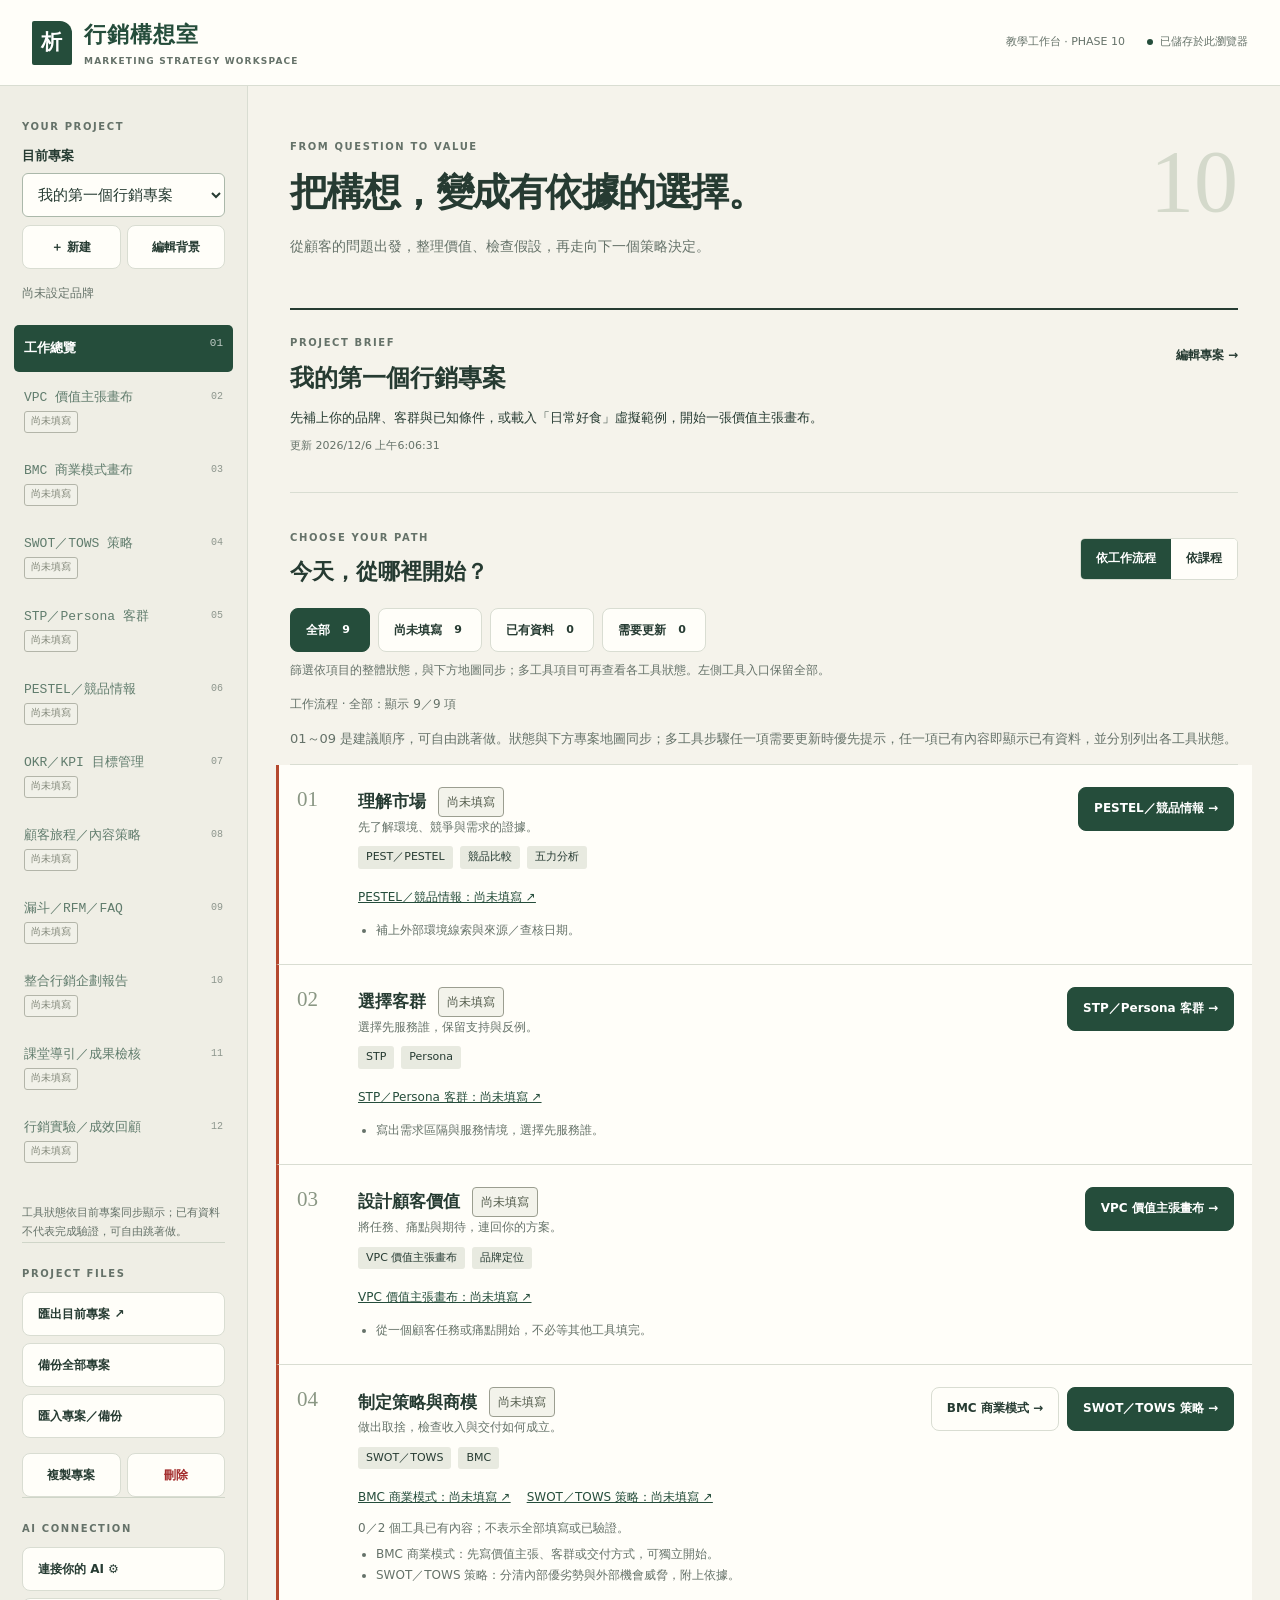
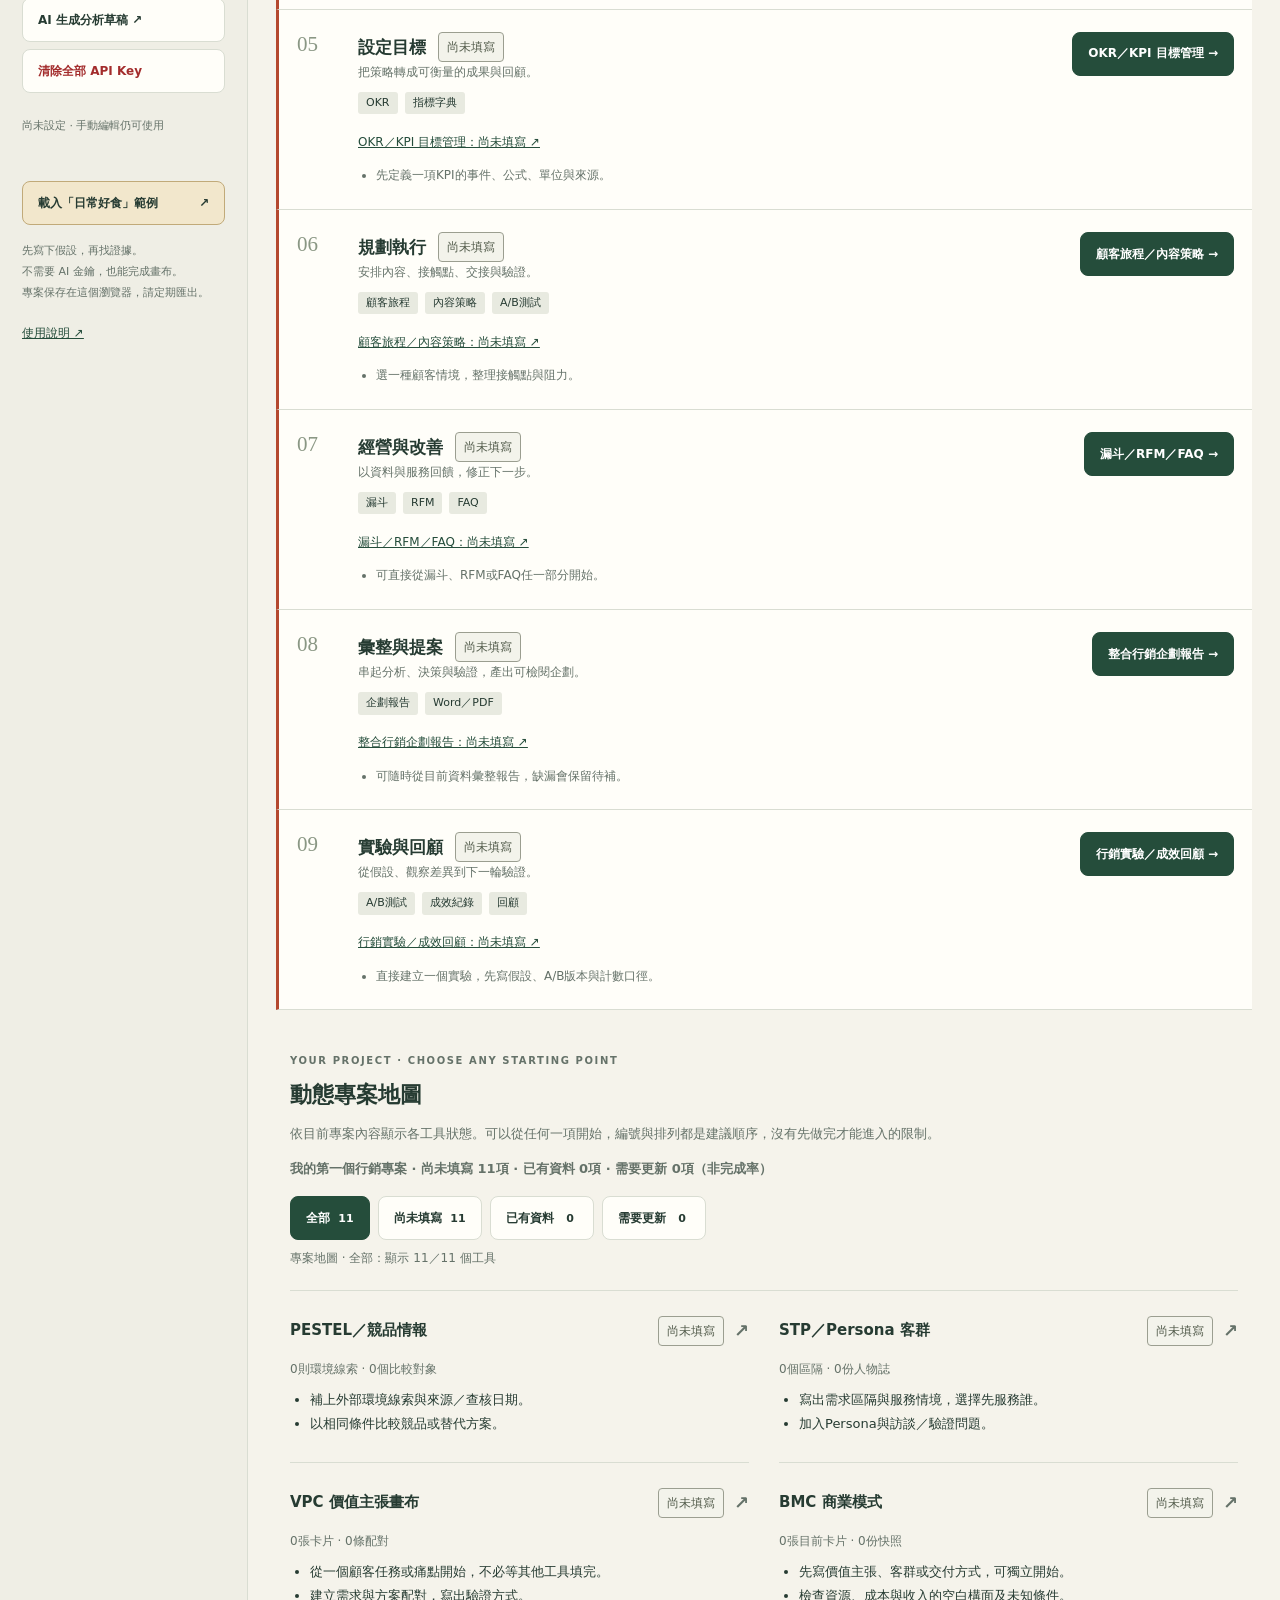
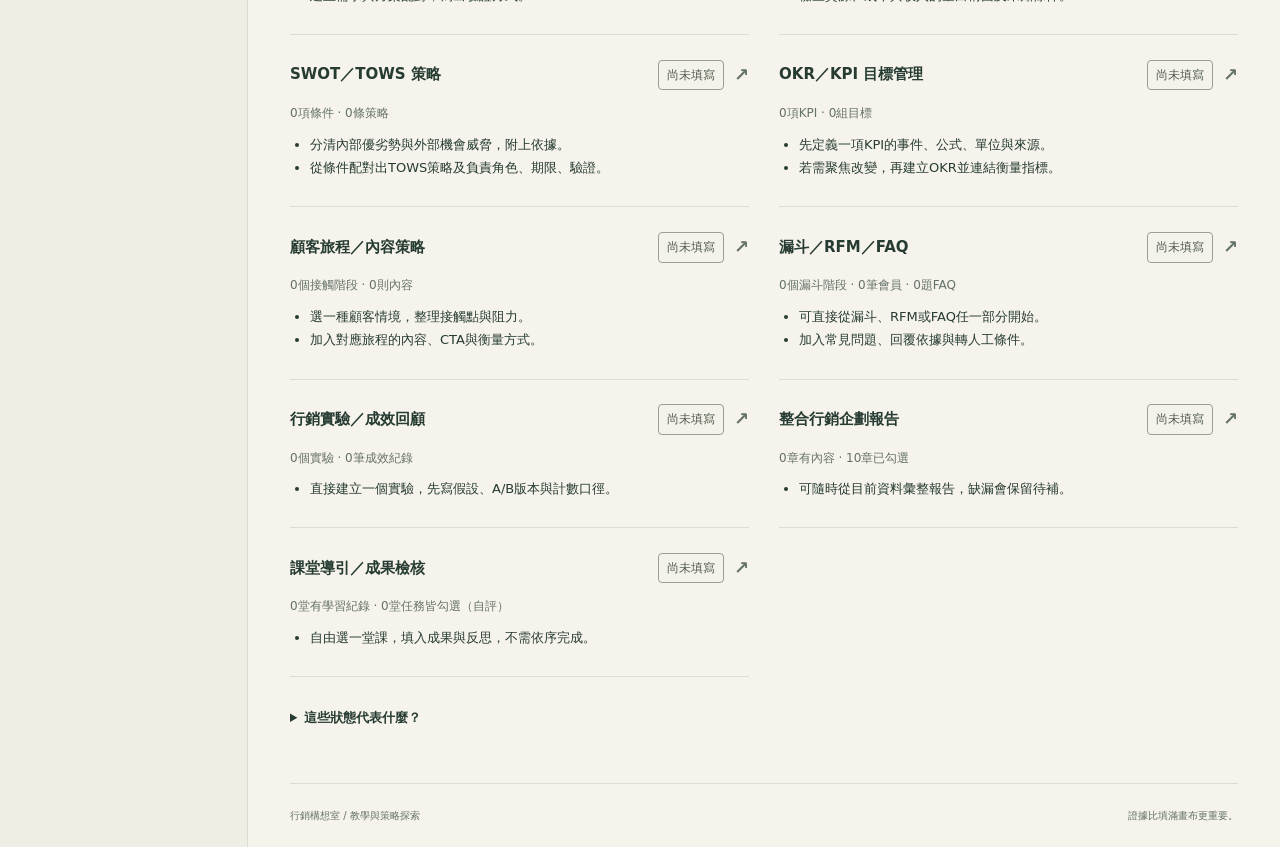
==== assets/index.html @ f90bead7 "Rename index.html to assets/index.html" ====
<!doctype html>
<html lang="zh-Hant"><head><meta charset="utf-8"><meta name="viewport" content="width=device-width,initial-scale=1"><meta name="color-scheme" content="light"><title>行銷構想室｜AI行銷策略工作台</title><link rel="stylesheet" href="assets/style.css"><script defer src="assets/model.js"></script><script defer src="assets/strategy-model.js"></script><script defer src="assets/audience-model.js"></script><script defer src="assets/market-model.js"></script><script defer src="assets/goal-model.js"></script><script defer src="assets/journey-model.js"></script><script defer src="assets/ops-model.js"></script><script defer src="assets/report-model.js"></script><script defer src="assets/learning-model.js"></script><script defer src="assets/experiment-model.js"></script><script defer src="assets/project-map.js"></script><script defer src="assets/app.js"></script><script defer src="assets/ai.js"></script></head>
<body><a class="skip" href="#main">跳到主要內容</a>
<header class="masthead"><a class="brand" href="#home"><span class="brand-icon" aria-hidden="true">析</span><span>行銷構想室<small>MARKETING STRATEGY WORKSPACE</small></span></a><div class="mast-meta"><span class="edition">教學工作台 · PHASE 10</span><span id="save-state" role="status">準備中</span></div></header>
<div id="storage-warning" class="warning" role="alert" hidden></div>
<div class="app-shell"><aside class="rail" aria-label="專案與導覽"><div class="eyebrow">YOUR PROJECT</div><label for="project-select">目前專案</label><select id="project-select"></select><div class="compact-actions"><button id="new-project">＋ 新建</button><button id="edit-project">編輯背景</button></div><div id="project-info" class="project-info"></div>
<nav class="main-nav" aria-label="工作區"><a href="#home" id="home-nav">工作總覽 <span>01</span></a><a href="#vpc" id="vpc-nav"><span class="nav-label">VPC 價值主張畫布</span><span class="nav-number" aria-hidden="true">02</span><span class="nav-state project-map-state" data-nav-status="vpc"></span></a><a href="#bmc" id="bmc-nav"><span class="nav-label">BMC 商業模式畫布</span><span class="nav-number" aria-hidden="true">03</span><span class="nav-state project-map-state" data-nav-status="bmc"></span></a><a href="#swot" id="swot-nav"><span class="nav-label">SWOT／TOWS 策略</span><span class="nav-number" aria-hidden="true">04</span><span class="nav-state project-map-state" data-nav-status="swot"></span></a><a href="#audienceLab" id="audienceLab-nav"><span class="nav-label">STP／Persona 客群</span><span class="nav-number" aria-hidden="true">05</span><span class="nav-state project-map-state" data-nav-status="audienceLab"></span></a><a href="#marketLab" id="marketLab-nav"><span class="nav-label">PESTEL／競品情報</span><span class="nav-number" aria-hidden="true">06</span><span class="nav-state project-map-state" data-nav-status="marketLab"></span></a><a href="#goalLab" id="goalLab-nav"><span class="nav-label">OKR／KPI 目標管理</span><span class="nav-number" aria-hidden="true">07</span><span class="nav-state project-map-state" data-nav-status="goalLab"></span></a><a href="#journeyLab" id="journeyLab-nav"><span class="nav-label">顧客旅程／內容策略</span><span class="nav-number" aria-hidden="true">08</span><span class="nav-state project-map-state" data-nav-status="journeyLab"></span></a><a href="#opsLab" id="opsLab-nav"><span class="nav-label">漏斗／RFM／FAQ</span><span class="nav-number" aria-hidden="true">09</span><span class="nav-state project-map-state" data-nav-status="opsLab"></span></a><a href="#reportLab" id="reportLab-nav"><span class="nav-label">整合行銷企劃報告</span><span class="nav-number" aria-hidden="true">10</span><span class="nav-state project-map-state" data-nav-status="reportLab"></span></a><a href="#learningLab" id="learningLab-nav"><span class="nav-label">課堂導引／成果檢核</span><span class="nav-number" aria-hidden="true">11</span><span class="nav-state project-map-state" data-nav-status="learningLab"></span></a><a href="#experimentLab" id="experimentLab-nav"><span class="nav-label">行銷實驗／成效回顧</span><span class="nav-number" aria-hidden="true">12</span><span class="nav-state project-map-state" data-nav-status="experimentLab"></span></a></nav><p class="nav-status-note">工具狀態依目前專案同步顯示；已有資料不代表完成驗證，可自由跳著做。</p>
<div class="rail-section"><div class="eyebrow">PROJECT FILES</div><button id="export-project" class="wide">匯出目前專案 ↗</button><button id="export-all" class="wide">備份全部專案</button><button id="import-project" class="wide">匯入專案／備份</button><input type="file" id="import-file" accept=".json,application/json" hidden><div class="compact-actions"><button id="duplicate-project">複製專案</button><button id="delete-project" class="danger-text">刪除</button></div></div>
<div class="rail-section"><div class="eyebrow">AI CONNECTION</div><button id="ai-settings" class="wide">連接你的 AI ⚙</button><button id="ai-current" class="wide">AI 生成分析草稿 ↗</button><button id="ai-clear" class="wide danger-text">清除全部 API Key</button><p id="ai-summary" class="rail-note">尚未設定 · 手動編輯仍可使用</p></div><button id="demo-project" class="example-button">載入「日常好食」範例 <span>↗</span></button><p class="rail-note">先寫下假設，再找證據。<br>不需要 AI 金鑰，也能完成畫布。<br>專案保存在這個瀏覽器，請定期匯出。</p><a class="help-link" href="使用說明.md" target="_blank" rel="noopener">使用說明 ↗</a></aside>
<main id="main" tabindex="-1"><section id="home-view"><div class="page-heading"><div><div class="eyebrow">FROM QUESTION TO VALUE</div><h1>把構想，變成有依據的選擇。</h1><p class="lead">從顧客的問題出發，整理價值、檢查假設，再走向下一個策略決定。</p></div><span class="phase-number" aria-hidden="true">10</span></div>
<section class="project-brief"><div><div class="eyebrow">PROJECT BRIEF</div><h2 id="brief-title"></h2><p id="brief-text"></p><p class="project-meta" id="brief-meta"></p></div><button class="text-button" id="brief-edit">編輯專案 →</button></section>
<div class="section-heading"><div><div class="eyebrow">CHOOSE YOUR PATH</div><h2>今天，從哪裡開始？</h2></div><div class="segmented" role="group" aria-label="選擇導覽方式"><button id="by-workflow" aria-pressed="true">依工作流程</button><button id="by-course" aria-pressed="false">依課程</button></div></div>
<div class="status-filter-group" role="group" aria-label="工作流程與課程狀態篩選"><button type="button" data-status-filter="all" aria-pressed="true">全部 <span class="filter-count"></span></button><button type="button" data-status-filter="empty" aria-pressed="false">尚未填寫 <span class="filter-count"></span></button><button type="button" data-status-filter="filled" aria-pressed="false">已有資料 <span class="filter-count"></span></button><button type="button" data-status-filter="stale" aria-pressed="false">需要更新 <span class="filter-count"></span></button></div><p class="status-filter-hint">篩選依項目的整體狀態，與下方地圖同步；多工具項目可再查看各工具狀態。左側工具入口保留全部。</p><p id="navigation-filter-summary" class="filter-summary" role="status" aria-live="polite"></p><div id="navigation-content"></div><div id="navigation-filter-empty" class="filter-empty" hidden><p>此專案目前沒有符合篩選的項目。可切換狀態，或顯示全部自由選擇。</p><button type="button" data-status-filter="all">顯示全部</button></div>
<section class="continuity project-map-section" aria-labelledby="project-map-title"><div class="eyebrow">YOUR PROJECT · CHOOSE ANY STARTING POINT</div><h2 id="project-map-title">動態專案地圖</h2><p>依目前專案內容顯示各工具狀態。可以從任何一項開始，編號與排列都是建議順序，沒有先做完才能進入的限制。</p><p id="project-map-summary" class="project-map-summary" role="status" aria-live="polite"></p><div class="status-filter-group" role="group" aria-label="動態專案地圖狀態篩選"><button type="button" data-status-filter="all" aria-pressed="true">全部 <span class="filter-count"></span></button><button type="button" data-status-filter="empty" aria-pressed="false">尚未填寫 <span class="filter-count"></span></button><button type="button" data-status-filter="filled" aria-pressed="false">已有資料 <span class="filter-count"></span></button><button type="button" data-status-filter="stale" aria-pressed="false">需要更新 <span class="filter-count"></span></button></div><p id="map-filter-summary" class="filter-summary" role="status" aria-live="polite"></p><div id="map-filter-empty" class="filter-empty" hidden><p>此專案目前沒有符合篩選的工具。</p><button type="button" data-status-filter="all">顯示全部工具</button></div><div id="project-map" class="project-map" aria-label="各工具資料狀態與補充建議"></div><details class="map-explanation"><summary>這些狀態代表什麼？</summary><p>「尚未填寫」表示尚未加入內容；預設章節、空白模板、單純開啟頁面不算填寫。「已有資料」表示有內容或自訂設定，並非完成或品質合格。</p><p>「需要更新」會在已彙整報告的來源／設定改變、已保存AI回顧的來源改變，或實驗連結的KPI／漏斗被刪除時顯示。其他工具沒有保存完整來源版本，仍需人工核對前後一致性；資料缺漏會列為建議，不強制鎖住工具。</p><p>地圖只讀取狀態，不會自動填資料、重寫報告或更動自評；虛擬教學範例仍是虛擬資料。</p></details></section>
</section>
<section id="vpc-view" hidden><div class="tool-heading"><div><div class="eyebrow">VALUE PROPOSITION CANVAS</div><h1>VPC 價值主張畫布</h1><p>先理解顧客，再檢查你的方案如何回應需求。每一條配對，都可以是一個待驗證的問題。</p></div><a href="#home" class="button-link">回工作總覽 ↗</a></div><iframe id="vpc-frame" title="VPC 價值主張畫布編輯器" src="tools/vpc.html"></iframe></section>
<section id="bmc-view" hidden><div class="tool-heading"><div><div class="eyebrow">BUSINESS MODEL CANVAS</div><h1>BMC 商業模式畫布</h1><p>把顧客價值、交付方式、資源與收入攤開，檢查整門生意的連動。</p></div><a href="#home" class="button-link">回工作總覽 ↗</a></div><iframe id="bmc-frame" title="BMC 商業模式畫布編輯器" src="tools/bmc.html"></iframe></section>
<section id="swot-view" hidden><div class="tool-heading"><div><div class="eyebrow">FROM EVIDENCE TO CHOICE</div><h1>SWOT／TOWS 策略工作台</h1><p>先區分內外部條件，再配對出有負責角色、期限與驗證方式的策略。</p></div><a href="#home" class="button-link">回工作總覽 ↗</a></div><iframe id="swot-frame" title="SWOT／TOWS 策略工作台編輯器" src="tools/swot.html"></iframe></section>
<section id="audienceLab-view" hidden><div class="tool-heading"><div><div class="eyebrow">SEGMENT · TARGET · POSITION</div><h1>STP／Persona 目標客群工作台</h1><p>從不同需求出發，選擇先服務誰，讓定位與人物誌都有可驗證的依據。</p></div><a href="#home" class="button-link">回工作總覽 ↗</a></div><iframe id="audienceLab-frame" title="STP／Persona 目標客群編輯器" src="tools/audience.html"></iframe></section><section id="marketLab-view" hidden><div class="tool-heading"><div><div class="eyebrow">SIGNALS → COMPARISON → DECISIONS</div><h1>PESTEL／競品市場情報工作台</h1><p>掌握外部變化，對齊比較條件，讓下一個策略決定有據可循。</p></div><a href="#home" class="button-link">回工作總覽 ↗</a></div><iframe id="marketLab-frame" title="PESTEL與競品市場情報編輯器" src="tools/market.html"></iframe></section><section id="goalLab-view" hidden><div class="tool-heading"><div><div class="eyebrow">STRATEGY → OUTCOMES → LEARNING</div><h1>OKR／KPI 目標管理工作台</h1><p>聚焦想改變的成果，定義怎麼衡量，讓每次回顧都有共同依據。</p></div><a href="#home" class="button-link">回工作總覽 ↗</a></div><iframe id="goalLab-frame" title="OKR與KPI目標管理編輯器" src="tools/goals.html"></iframe></section><section id="journeyLab-view" hidden><div class="tool-heading"><div><div class="eyebrow">EXPERIENCE → CONTENT → NEXT STEP</div><h1>顧客旅程／內容策略工作台</h1><p>理解每一個接觸點的問題，讓內容與服務一起回應顧客。</p></div><a href="#home" class="button-link">回工作總覽 ↗</a></div><iframe id="journeyLab-frame" title="顧客旅程與內容策略編輯器" src="tools/journey.html"></iframe></section><section id="opsLab-view" hidden><div class="tool-heading"><div><div class="eyebrow">MEASURE → UNDERSTAND → IMPROVE</div><h1>漏斗／RFM／FAQ 經營與改善工作台</h1><p>從轉換差距、購買行為與重複問題，選擇下一個值得驗證的改善。</p></div><a href="#home" class="button-link">回工作總覽 ↗</a></div><iframe id="opsLab-frame" title="漏斗RFM與FAQ經營改善編輯器" src="tools/ops.html"></iframe></section><section id="reportLab-view" hidden><div class="tool-heading"><div><div class="eyebrow">FROM ANALYSIS TO A REVIEWABLE PLAN</div><h1>整合行銷企劃報告工作台</h1><p>將市場、客群、價值、策略與執行串成一份可檢閱、可編輯的企劃。</p></div><a href="#home" class="button-link">回工作總覽 ↗</a></div><iframe id="reportLab-frame" title="整合行銷企劃報告編輯與預覽" src="tools/report.html"></iframe></section><section id="learningLab-view" hidden><div class="tool-heading"><div><div class="eyebrow">LEARN → PRACTISE → REFLECT</div><h1>課堂導引與成果檢核工作台</h1><p>十堂課，一條學習路徑。把實作、證據與回饋留在同一份專案。</p></div><a href="#home" class="button-link">回工作總覽 ↗</a></div><iframe id="learningLab-frame" title="十堂課學習地圖與成果檢核" src="tools/learning.html"></iframe></section><section id="experimentLab-view" hidden><div class="tool-heading"><div><div class="eyebrow">HYPOTHESIS → OBSERVATION → NEXT EXPERIMENT</div><h1>行銷實驗與成效回顧工作台</h1><p>把策略化為可驗證的問題，留下可核對的觀察與下一步。</p></div><a href="#home" class="button-link">回工作總覽 ↗</a></div><iframe id="experimentLab-frame" title="行銷實驗設計、A/B比較與成效回顧" src="tools/experiments.html"></iframe></section><footer class="app-footer"><span>行銷構想室 / 教學與策略探索</span><span>證據比填滿畫布更重要。</span></footer></main></div>
<dialog id="project-dialog"><form id="project-form"><div class="dialog-heading"><div><div class="eyebrow">PROJECT BRIEF</div><h2 id="project-dialog-title">新建專案</h2></div><button type="button" data-close="project-dialog" aria-label="關閉專案視窗">×</button></div><label for="project-name">專案名稱 <span class="required">必填</span></label><input id="project-name" maxlength="100" required placeholder="例如：日常好食・預訂午餐"><label for="project-brand">品牌／組織</label><input id="project-brand" maxlength="100"><label for="project-audience">優先客群與情境</label><textarea id="project-audience" rows="2" maxlength="1000" placeholder="誰，在什麼時候，需要解決什麼問題？"></textarea><label for="project-background">背景、已知條件與限制</label><textarea id="project-background" rows="5" maxlength="5000"></textarea><label class="checkbox-label"><input type="checkbox" id="project-demo">這是虛擬教學專案</label><p id="project-error" class="error" role="alert"></p><div class="dialog-actions"><button type="button" data-close="project-dialog">取消</button><button type="submit" class="primary">儲存專案</button></div></form></dialog>
<dialog id="confirm-dialog"><form id="confirm-form"><h2 id="confirm-title">確認操作</h2><p id="confirm-text"></p><div class="dialog-actions"><button type="button" data-close="confirm-dialog">取消</button><button type="submit" class="danger">確認刪除</button></div></form></dialog>
<dialog id="ai-settings-dialog"><form id="ai-settings-form"><div class="dialog-heading"><div><div class="eyebrow">YOUR MODEL · YOUR CHOICE</div><h2>連接你的 AI</h2></div><button type="button" data-close="ai-settings-dialog" aria-label="關閉AI設定">×</button></div><p class="muted">所有分析工具共用設定。金鑰只保留於本次頁面記憶體，不寫入瀏覽器儲存、JSON或Markdown。</p><label for="ai-provider">服務</label><select id="ai-provider"><option value="gemini">Google Gemini</option><option value="groq">Groq</option><option value="ollama">Ollama（本機）</option></select><div id="ai-cloud-fields"><label for="ai-key">自己的 API Key</label><input id="ai-key" type="password" autocomplete="off" maxlength="500"><p class="hint"><a id="ai-key-link" href="https://aistudio.google.com/app/apikey" target="_blank" rel="noopener">取得自己的金鑰 ↗</a></p></div><div id="ai-local-fields" hidden><label for="ai-local-url">本機 Ollama 位址</label><input id="ai-local-url" value="http://127.0.0.1:11434"><p class="hint">只接受localhost、127.0.0.1或[::1]。本機連線失敗不會改送雲端；手機的localhost是手機本身。</p></div><button id="ai-load-models" type="button">讀取可用模型</button><label for="ai-model-list">從清單選擇</label><select id="ai-model-list"><option value="">可讀取模型，或直接輸入下方模型ID</option></select><label for="ai-model">文字模型 ID</label><input id="ai-model" maxlength="160" required placeholder="填寫此帳號可用的完整模型ID"><p class="hint">模型可用性、費用與JSON能力依服務及帳號而異。讀取清單只代表可列出，不保證每個模型支援本工具任務。</p><p id="ai-settings-status" class="error" role="status"></p><div class="dialog-actions"><button type="button" data-close="ai-settings-dialog">取消</button><button class="primary" type="submit">套用設定</button></div></form></dialog>
<dialog id="ai-dialog" class="ai-dialog"><div class="dialog-heading"><div><div class="eyebrow">DRAFT → REVIEW → APPLY</div><h2>AI 分析草稿</h2></div><button type="button" data-close="ai-dialog" aria-label="關閉AI草稿">×</button></div><label for="ai-tool">分析工具</label><select id="ai-tool"><option value="vpc">VPC 價值主張畫布</option><option value="bmc">BMC 商業模式畫布</option><option value="swot">SWOT／TOWS 策略</option><option value="audienceLab">STP／Persona 目標客群</option><option value="marketLab">PESTEL／競品市場情報</option><option value="goalLab">OKR／KPI 目標管理</option><option value="journeyLab">顧客旅程／內容策略</option><option value="opsLab">漏斗／RFM／FAQ 經營改善</option><option value="reportLab">整合行銷企劃報告</option><option value="learningLab">課堂導引與成果檢核</option><option value="experimentLab">行銷實驗與成效回顧</option></select><label for="ai-goal">這次希望AI協助什麼？</label><textarea id="ai-goal" maxlength="3000" rows="3" placeholder="例如：依目前資料，找出最值得先驗證的策略，未知不要猜。"></textarea><details><summary>查看將提供給AI的專案內容</summary><pre id="ai-input-preview" class="notes-preview"></pre></details><label class="checkbox-label"><input id="ai-consent" type="checkbox">我確認將上方專案背景及所有工具目前內容送至選定服務</label><p id="ai-destination" class="hint"></p><div class="tool-actions"><button id="ai-generate" class="primary">生成草稿</button><button id="ai-cancel" disabled>取消請求</button></div><p id="ai-status" role="status"></p><div id="ai-result-wrap" hidden><h3>草稿預覽</h3><p class="hint">這是待驗證建議，尚未修改專案。套用會替換所選工具內容；VPC原配對不沿用。先匯出備份或複製專案。</p><pre id="ai-result" class="notes-preview"></pre><details><summary>查看原始JSON</summary><pre id="ai-json" class="notes-preview"></pre></details><button id="ai-apply" class="primary" disabled>確認套用至所選工具</button></div></dialog>
<div id="toast" role="status" aria-live="polite" hidden></div>
</body></html>
---- assets/assets/style.css ----
:root{--paper:#f5f3eb;--surface:#fffef9;--ink:#263b32;--muted:#657269;--line:#d9ddd2;--green:#254d3b;--orange:#b4482e;--pale:#eaf0e5;--gold:#f2e7cc;--danger:#a32c2c;--radius:8px;--shadow:0 16px 60px #263b3220}*{box-sizing:border-box}body{margin:0;background:var(--paper);color:var(--ink);font-family:"Microsoft JhengHei","PingFang TC",system-ui,sans-serif;font-size:15px;line-height:1.7}button,input,textarea,select{font:inherit}button,.button-link{min-height:44px;padding:9px 15px;border:1px solid var(--line);border-radius:var(--radius);background:var(--surface);color:var(--ink);cursor:pointer;text-decoration:none;display:inline-flex;align-items:center;justify-content:center;gap:8px;line-height:1.4;font-weight:600}button:hover,.button-link:hover{background:#e9ede2;border-color:#aab8a5}button:disabled{opacity:.55;cursor:not-allowed}input,textarea,select{width:100%;background:var(--surface);color:var(--ink);border:1px solid #abb8aa;border-radius:6px;padding:11px;min-height:44px}textarea{resize:vertical;line-height:1.6}label{display:block;font-weight:600;font-size:13px;margin:16px 0 6px}h1,h2,h3,p{margin-top:0}h1{font-size:clamp(27px,3vw,42px);line-height:1.4;letter-spacing:-.04em;margin-bottom:16px}h2{font-size:22px;line-height:1.45;margin-bottom:12px}h3{font-size:17px}a{color:var(--green)}[hidden]{display:none!important}:focus-visible{outline:3px solid var(--orange);outline-offset:3px}.primary{background:var(--green);color:white;border-color:var(--green)}.primary:hover{background:#193c2b;color:white}.danger{background:var(--danger);color:white}.danger-text{color:var(--danger)}.eyebrow{font-size:10px;font-weight:700;letter-spacing:.16em;color:var(--muted);margin-bottom:10px}.masthead{height:86px;border-bottom:1px solid var(--line);display:flex;justify-content:space-between;align-items:center;padding:0 32px;background:var(--surface)}.brand{display:flex;align-items:center;gap:12px;text-decoration:none;font-size:22px;font-weight:800;letter-spacing:.04em}.brand-icon{width:40px;height:44px;background:var(--green);color:#fff;border-radius:2px 12px 2px 2px;display:grid;place-items:center;font-size:21px}.brand small{display:block;font-size:9px;letter-spacing:.13em;font-weight:600;color:var(--muted);margin-top:0}.mast-meta{display:flex;align-items:center;gap:22px;font-size:11px;color:var(--muted)}#save-state:before{content:"";display:inline-block;width:6px;height:6px;background:var(--green);border-radius:50%;margin-right:7px}.app-shell{display:grid;grid-template-columns:248px minmax(0,1fr);min-height:calc(100vh - 86px)}.rail{padding:32px 22px;border-right:1px solid var(--line);background:#efeee5}.rail label{margin-top:0}.compact-actions{display:flex;gap:6px;margin-top:8px}.compact-actions button{flex:1;font-size:12px;padding:8px}.project-info{font-size:12px;color:var(--muted);overflow-wrap:anywhere;margin:14px 0 22px}.main-nav{display:grid;gap:6px;margin:18px -8px 28px}.main-nav a{display:flex;justify-content:space-between;text-decoration:none;padding:12px 10px;border-radius:5px;font-size:13px;font-weight:600}.main-nav a span{font:11px monospace;opacity:.7}.main-nav a.active{background:var(--green);color:#fff}.main-nav a:hover{box-shadow:inset 0 0 0 1px #aab8a5}.rail-section{border-top:1px solid #cfd5c8;padding-top:22px}.wide{width:100%;margin-bottom:7px;font-size:12px;justify-content:space-between}.example-button{margin-top:28px;border-color:#c1aa79;background:var(--gold);font-size:12px;width:100%;justify-content:space-between}.rail-note{font-size:11px;line-height:1.9;color:var(--muted);margin:16px 0}.help-link{font-size:12px}main{min-width:0;padding:42px 42px 0;max-width:1700px;width:100%}.page-heading{display:flex;justify-content:space-between;gap:20px;margin:10px 0 35px}.page-heading .lead{max-width:610px;color:var(--muted);font-size:14px}.phase-number{font:88px Georgia,serif;color:#d4d9cb;line-height:1}.project-brief{padding:24px 0 28px;border-top:2px solid var(--ink);border-bottom:1px solid var(--line);display:flex;gap:20px;justify-content:space-between;align-items:flex-start;margin-bottom:36px}.project-brief h2{font-size:24px}.project-brief p{white-space:pre-wrap;overflow-wrap:anywhere;max-width:760px;font-size:13px;margin-bottom:8px}.project-meta{color:var(--muted);font-size:11px!important}.text-button{background:none;border:0;white-space:nowrap;font-size:12px;padding-right:0}.section-heading{display:flex;justify-content:space-between;align-items:center;gap:18px;margin-bottom:20px}.section-heading h2{margin-bottom:0}.segmented{display:flex;border:1px solid var(--line);border-radius:5px;overflow:hidden;background:var(--surface);flex-shrink:0}.segmented button{border:0;border-radius:0;font-size:12px;min-height:40px}.segmented [aria-pressed=true]{background:var(--green);color:#fff}.workflow-list{border-top:1px solid var(--line)}.workflow-row{display:grid;grid-template-columns:45px minmax(0,1fr) auto;gap:16px;padding:20px 4px;border-bottom:1px solid var(--line);align-items:start}.step-no{font:21px Georgia,serif;color:#8a9784}.workflow-row h3{margin-bottom:4px}.workflow-row p{color:var(--muted);font-size:12px;margin:0}.workflow-row.available{background:var(--surface);border-left:3px solid var(--orange);padding:22px 18px;margin:0 -14px}.workflow-row .status-tag{font-size:11px;color:var(--muted);padding-top:6px;white-space:nowrap}.workflow-row .button-link{font-size:12px}.tool-list{display:flex;flex-wrap:wrap;gap:7px;margin-top:9px}.tool-label{font-size:11px;background:#e8eae0;padding:2px 8px;border-radius:3px}.course-list{display:grid;grid-template-columns:1fr 1fr;gap:0 28px}.course-item{border-bottom:1px solid var(--line);padding:17px 0}.course-item h3{margin:4px 0;font-size:15px}.course-item p{font-size:12px;color:var(--muted);margin-bottom:8px}.course-item .button-link{min-height:36px;font-size:12px;padding:7px 10px}.continuity{margin:42px 0}.continuity p{font-size:13px;color:var(--muted);max-width:720px}.flow-strip{display:flex;flex-wrap:wrap;gap:10px;align-items:center;font-size:12px;margin-top:22px}.flow-strip span{padding:9px 13px;border:1px solid var(--line);border-radius:4px}.flow-strip .current{border-color:var(--orange);background:#f7e9de;color:#84321e}.app-footer{display:flex;justify-content:space-between;gap:15px;border-top:1px solid var(--line);padding:23px 0;font-size:10px;color:var(--muted);margin-top:40px}.tool-heading{display:flex;gap:20px;justify-content:space-between;align-items:flex-start}.tool-heading h1{font-size:32px;margin-bottom:8px}.tool-heading p{font-size:13px;color:var(--muted);max-width:650px}.tool-heading .button-link{font-size:12px;white-space:nowrap}iframe{display:block;width:100%;border:0;min-height:600px;margin-top:14px}.warning{padding:12px 24px;background:#f7e7c9;color:#67451d;font-size:13px;border-bottom:1px solid #d1b77a}.required{font-size:11px;color:var(--orange)}dialog{border:1px solid var(--line);border-radius:10px;padding:28px;background:var(--surface);color:var(--ink);width:min(620px,calc(100vw - 24px));max-height:90dvh;overflow:auto;box-shadow:var(--shadow)}dialog::backdrop{background:#162d2380}.dialog-heading{display:flex;justify-content:space-between;align-items:start;gap:15px;margin-bottom:8px}.dialog-heading h2{margin:0}.dialog-heading button{font-size:24px;min-width:44px;padding:0}.dialog-actions{display:flex;justify-content:flex-end;gap:10px;margin-top:20px}.checkbox-label{display:flex;gap:10px;align-items:center}.checkbox-label input{width:19px;height:19px;min-height:0}.error{color:var(--danger);font-size:13px;min-height:1em;margin:10px 0 0}#toast{position:fixed;bottom:22px;right:22px;z-index:30;padding:13px 20px;border-radius:6px;background:var(--ink);color:white;max-width:min(500px,calc(100vw - 32px));font-size:13px;box-shadow:var(--shadow)}.skip{position:absolute;top:-100px;left:10px;z-index:50}.skip:focus{top:10px;background:white;padding:10px}.empty-state{padding:24px;border:1px dashed #a6b49d;border-radius:5px;color:var(--muted);font-size:13px}.muted{color:var(--muted)}
/* VPC uses the same tokens and keeps its interaction surface independent. */
.tool-body{background:var(--paper);padding:0}.tool-root{padding-bottom:20px}.vpc-summary{display:flex;justify-content:space-between;gap:15px;flex-wrap:wrap;background:var(--surface);border:1px solid var(--line);padding:14px 18px;margin-bottom:18px;border-radius:6px}.vpc-summary p{margin:0;font-size:13px}.vpc-summary strong{font-size:19px;color:var(--orange);margin-right:5px}.tool-actions{display:flex;gap:7px;flex-wrap:wrap;margin-bottom:15px}.tool-actions button{font-size:12px}.case-label{font-size:12px;color:#765426;background:var(--gold);padding:9px 13px;margin-bottom:16px;border-left:3px solid #b28a42}.canvas-halves{display:grid;grid-template-columns:1fr 1fr;gap:20px}.half-header{display:flex;justify-content:space-between;align-items:end;border-bottom:2px solid var(--green);padding:9px 0 12px;margin-bottom:12px}.half-header h2{font-size:21px;margin:0}.half-header span{font-size:10px;color:var(--muted);letter-spacing:.08em}.half.solution .half-header{border-color:var(--orange)}.canvas-block{border:1px solid var(--line);background:var(--surface);padding:17px;margin-bottom:12px;border-radius:5px}.block-heading{display:flex;justify-content:space-between;gap:8px;align-items:center}.block-heading h3{margin:0;font-size:16px}.block-heading .add-card{padding:3px 10px;min-width:44px;min-height:36px;font-size:19px}.block-help{font-size:11px;color:var(--muted);margin:6px 0 13px}.note-card{display:block;width:100%;text-align:left;justify-content:normal;flex-direction:column;align-items:stretch;border:0;border-left:2px solid #9ba78e;border-radius:0;background:#f1f3ea;padding:12px 13px;margin-top:8px;font-weight:400;overflow-wrap:anywhere;gap:6px}.solution .note-card{background:#f8f0e5;border-left-color:#bb9171}.note-card:hover{background:#e4eada}.note-title{font-size:13px;line-height:1.7}.note-meta{display:flex;gap:9px;flex-wrap:wrap;font-size:10px;color:#53614e}.state-evidence{color:#205d3c;font-weight:700}.state-unknown{color:#8d361c}.card-placeholder{font-size:12px;color:var(--muted);padding:8px 0}.fit-section{margin-top:24px;border-top:2px solid var(--ink);padding-top:22px}.fit-heading{display:flex;justify-content:space-between;gap:12px;align-items:start}.fit-heading h2{font-size:22px;margin-bottom:6px}.fit-heading p{font-size:12px;color:var(--muted)}.fit-list{margin-top:16px}.fit-row{width:100%;display:grid;grid-template-columns:minmax(0,1fr) 24px minmax(0,1fr) auto;gap:12px;text-align:left;background:var(--surface);padding:16px;border-radius:4px;margin-bottom:8px;font-size:12px;font-weight:400;overflow-wrap:anywhere}.fit-row .arrow{color:var(--orange);font-size:18px;align-self:center}.fit-row small{display:block;color:var(--muted);font-size:10px;margin-bottom:4px}.fit-state{font-size:10px;white-space:nowrap;align-self:center}.fit-note{grid-column:1/-1;color:var(--muted);border-top:1px solid var(--line);padding-top:9px;font-size:11px}.reflection{margin-top:26px}.reflection label{font-size:15px}.reflection p{font-size:12px;color:var(--muted)}.reflection textarea{font-size:13px}.dialog-field-row{display:grid;grid-template-columns:1fr 1fr;gap:16px}.teaching-details{font-size:12px;border-bottom:1px solid var(--line);padding-bottom:16px;margin-bottom:18px}.teaching-details summary{cursor:pointer;font-weight:600;min-height:35px;padding:5px 0}.teaching-details ol{padding-left:22px;color:var(--muted)}.editor-actions{display:flex;justify-content:space-between;gap:12px;margin-top:22px}.editor-actions>div{display:flex;gap:8px}.notes-preview{max-height:52vh;white-space:pre-wrap;font-size:12px;background:var(--paper);padding:18px;border:1px solid var(--line);overflow:auto;overflow-wrap:anywhere}.preview-actions{display:flex;flex-wrap:wrap;gap:8px;margin-top:15px}.unsaved-note{font-size:11px;color:var(--orange);min-height:1.4em}.print-title{display:none}
@media(min-width:1500px){main{padding:48px 64px 0}.app-shell{grid-template-columns:270px minmax(0,1fr)}}
@media(max-width:1000px){main{padding:30px 24px 0}.app-shell{grid-template-columns:215px minmax(0,1fr)}.rail{padding:26px 16px}.canvas-halves{gap:12px}.canvas-block{padding:12px}.phase-number{font-size:64px}.edition{display:none}.tool-heading{display:block}.tool-heading .button-link{margin-bottom:8px}}
@media(max-width:700px){.masthead{height:74px;padding:0 17px}.brand{font-size:18px;gap:9px}.brand small{font-size:7px}.brand-icon{width:33px;height:38px}.mast-meta{font-size:10px;max-width:110px;line-height:1.5}.app-shell{display:block}.rail{border-right:0;border-bottom:1px solid var(--line);padding:17px}.rail>.eyebrow,.rail>label,.project-info,.rail-note,.help-link{display:none}.rail select{font-size:14px}.compact-actions{margin-top:8px}.main-nav{display:flex;gap:8px;margin:16px 0 0}.main-nav a{flex:1;font-size:12px;padding:11px 9px;gap:5px}.main-nav a span{display:none}.rail-section{display:flex;flex-wrap:wrap;gap:7px;padding-top:13px;margin-top:14px}.rail-section .eyebrow{display:none}.rail-section .wide{width:auto;flex:1;font-size:11px;margin:0;padding:9px 8px}.rail-section .compact-actions{width:100%;margin:0}.example-button{margin-top:12px;min-height:44px}main{padding:28px 17px 0}.page-heading{margin:0 0 24px;gap:0}.page-heading h1{font-size:27px;max-width:340px}.phase-number{display:none}.project-brief{padding:19px 0;display:block;margin-bottom:26px}.project-brief h2{font-size:22px}.project-brief .text-button{padding-left:0;margin-top:8px}.section-heading{display:block}.segmented{width:max-content;margin-top:16px}.workflow-row{grid-template-columns:28px minmax(0,1fr);gap:12px;padding:17px 0}.workflow-row.available{margin:0 -5px;padding:18px 10px}.workflow-row>.status-tag,.workflow-row>.button-link{grid-column:2;justify-self:start}.workflow-row h3{font-size:16px}.course-list{grid-template-columns:1fr}.continuity{margin:30px 0}.continuity h2{font-size:21px}.flow-strip{gap:6px;font-size:11px}.flow-strip span{padding:8px}.app-footer{display:block;margin-top:30px}.app-footer span{display:block}.tool-heading h1{font-size:27px}.canvas-halves{grid-template-columns:1fr}.half.solution{margin-top:10px}.canvas-block{padding:16px}.canvas-block .add-card{min-height:44px}.tool-actions{gap:7px}.tool-actions button{flex:1;font-size:12px}.fit-row{grid-template-columns:minmax(0,1fr) 20px minmax(0,1fr);padding:13px;gap:9px}.fit-state{grid-column:1/-1;justify-self:start}.vpc-summary{padding:12px;gap:10px}.vpc-summary p{font-size:12px}.vpc-summary strong{font-size:16px}.dialog-field-row{grid-template-columns:1fr;gap:0}dialog{padding:21px 18px}.dialog-actions button{flex:1}#toast{bottom:14px;right:14px}.editor-actions{flex-wrap:wrap}.editor-actions>div{margin-left:auto}}
.fit-heading>button{flex-shrink:0;white-space:nowrap}
.row-links{display:flex;gap:8px;flex-wrap:wrap}.row-links .button-link{font-size:12px}.inline-controls{display:flex;gap:10px;align-items:center;flex-wrap:wrap;margin:16px 0}.inline-controls label{margin:0}.inline-controls select{width:auto;max-width:100%}.hint{font-size:12px;color:var(--muted)}.ai-dialog{width:min(850px,calc(100vw - 24px))}.ai-dialog details{margin:15px 0}.ai-dialog summary{cursor:pointer;font-size:13px}.ai-dialog .notes-preview{max-height:40vh}.ai-dialog .checkbox-label{align-items:flex-start}.ai-dialog .checkbox-label input{flex-shrink:0;margin-top:4px}#ai-status{font-size:13px;color:var(--green);white-space:pre-wrap}#strategy-grid .canvas-block{margin:0}.swot-grid{display:grid;grid-template-columns:1fr 1fr;gap:16px}.swot-grid .strategy-block:nth-child(3),.swot-grid .strategy-block:nth-child(4){border-top:3px solid var(--orange)}.swot-grid .strategy-block:nth-child(1),.swot-grid .strategy-block:nth-child(2){border-top:3px solid var(--green)}.bmc-grid{display:grid;grid-template-columns:repeat(5,minmax(0,1fr));grid-template-areas:"kp ka vp cr cs" "kp kr vp ch cs" "cost cost cost rev rev";gap:9px;align-items:stretch}.bmc-grid .strategy-block{grid-area:var(--area);padding:13px;min-width:0}.bmc-grid .strategy-block[style*="vp"]{background:#f7eddf;border-color:#c69b7e}.bmc-grid .block-heading{align-items:start}.bmc-grid .block-heading h3{font-size:14px}.block-number{display:block;font:11px monospace;color:var(--orange);margin-bottom:7px}.bmc-grid .note-card{padding:9px;font-size:12px}.bmc-grid .note-title{font-size:12px}.tows-row{display:grid;grid-template-columns:42px minmax(0,1fr) auto;gap:15px;width:100%;margin:10px 0;padding:18px;text-align:left;font-weight:400;background:var(--surface);overflow-wrap:anywhere}.tows-row strong{font-size:14px}.tows-row small{display:block;font-size:11px;color:var(--muted);margin-top:7px}.tows-type{font:21px Georgia,serif;color:var(--orange)}.main-nav{gap:4px}
@media(max-width:1100px){.bmc-grid{grid-template-columns:repeat(3,minmax(0,1fr));grid-template-areas:"cs vp ch" "cr ka kp" "kr cost rev"}.bmc-grid .block-heading h3{font-size:15px}}
@media(max-width:700px){.main-nav{display:grid;grid-template-columns:1fr 1fr}.main-nav a{min-height:44px}.rail-section:has(#ai-settings){display:grid;grid-template-columns:1fr 1fr}.rail-section #ai-clear{grid-column:1/-1}.inline-controls{align-items:stretch}.inline-controls select{width:100%;flex-basis:100%}.inline-controls button{flex:1;font-size:12px}.swot-grid{grid-template-columns:1fr}.bmc-grid{display:flex;flex-direction:column;gap:12px}.bmc-grid .strategy-block{padding:17px}.bmc-grid .note-title{font-size:13px}.tows-row{grid-template-columns:32px minmax(0,1fr);gap:9px}.tows-row>.fit-state{grid-column:2}.workflow-row>.row-links{grid-column:2}.ai-dialog{padding:20px 16px}.ai-dialog .checkbox-label{font-size:12px}}
@media print{.inline-controls,.tows-row button{display:none!important}.bmc-grid{grid-template-columns:repeat(3,minmax(0,1fr));grid-template-areas:"cs vp ch" "cr ka kp" "kr cost rev"}.tows-row{break-inside:avoid}}
@media(prefers-reduced-motion:reduce){*{scroll-behavior:auto!important;transition:none!important}}
@media print{body{background:white}.masthead,.rail,.tool-heading,.tool-actions,.teaching-details,.app-footer,.reflection textarea,.add-card,.fit-heading button,.warning,#toast{display:none!important}.app-shell{display:block}main{padding:0;max-width:none}#home-view{display:none!important}#vpc-view{display:block!important}iframe{margin:0}dialog{display:none}.tool-body{padding:0}.print-title{display:block;margin-bottom:18px}.canvas-halves{grid-template-columns:1fr 1fr}.canvas-block,.fit-row{break-inside:avoid}.note-card{border:1px solid #ccc;background:white}.case-label{background:white}.reflection{break-inside:avoid}}

.tows-type{white-space:nowrap}
@media(max-width:700px){.tows-row{grid-template-columns:42px minmax(0,1fr)}}
/* Phase 03: comparison rows and editorial persona sheets */
.audience-section{margin-top:42px;border-top:1px solid var(--ink,#234b3c);padding-top:26px}.segment-row{display:grid;grid-template-columns:minmax(130px,1fr) minmax(180px,2fr) auto auto;gap:20px;align-items:center;padding:24px 0;border-bottom:1px solid #d6dbce}.segment-row h3{margin:8px 0}.segment-row p{margin:0 0 8px}.segment-row small{display:block;color:#65786a}.score-strip{display:flex;gap:14px;text-align:center}.score-strip span{font-size:12px;white-space:nowrap;color:#65786a}.score-strip strong{display:block;font-family:Georgia,serif;font-size:27px;color:#ad5d28;font-weight:400}.position-grid{display:grid;grid-template-columns:1fr 1fr;gap:24px;background:#eeeede;padding:28px;border-left:3px solid #ae8844}.position-grid dt,.persona-sheet dt{color:#6a796a;font-size:12px;margin-bottom:6px}.position-grid dd,.persona-sheet dd{margin:0;white-space:pre-wrap;overflow-wrap:anywhere;line-height:1.8}.persona-grid{display:grid;grid-template-columns:1fr 1fr;gap:24px}.persona-sheet{border-top:4px solid #234b3c;background:#fffef9;padding:26px}.persona-sheet h3{font-size:24px;margin:14px 0 8px}.persona-segment{border-bottom:1px solid #d6dbce;padding-bottom:18px;color:#a75a2b}.persona-sheet dl>div{margin-bottom:20px}.segment-row>*{min-width:0}.segment-row h3,.segment-row p,.segment-row small{overflow-wrap:anywhere}.audience-section .fit-heading{gap:14px}.audience-section button{flex-shrink:0}
@media(max-width:1050px){.segment-row{grid-template-columns:1fr 2fr}.segment-row>button{justify-self:start}.persona-grid{grid-template-columns:1fr}}
@media(max-width:700px){.segment-row{grid-template-columns:1fr;gap:16px}.score-strip{justify-content:flex-start;gap:30px}.position-grid{grid-template-columns:1fr;padding:20px}.persona-sheet{padding:20px}.audience-section .fit-heading{align-items:flex-start;flex-direction:column}}
@media print{.segment-row button,.persona-sheet button{display:none}.persona-sheet,.segment-row{break-inside:avoid}.persona-grid{display:block}.audience-section{margin-top:20px}}
@media(min-width:1051px){.persona-sheet:only-child{grid-column:1/-1}.persona-sheet:only-child dl{display:grid;grid-template-columns:1fr 1fr;column-gap:40px}.persona-sheet:only-child dl>div{padding-bottom:12px;border-bottom:1px solid #e2e4d8}}
@media print{.persona-sheet:only-child dl{display:block}}
/* Phase 04: evidence-led market dossier */
.market-section{margin-top:36px;padding-top:24px;border-top:1px solid #aebca9}.pestel-grid{display:grid;grid-template-columns:repeat(3,minmax(0,1fr));gap:18px}.market-block{min-width:0}.market-signal{display:block;text-align:left;width:100%;border:0;border-left:3px solid #b18b46;background:#eff0e7;padding:14px;margin-top:14px;overflow-wrap:anywhere}.market-signal strong,.market-signal span,.market-signal small{display:block;white-space:pre-wrap}.market-signal strong{font-size:14px;line-height:1.7;font-weight:600}.market-signal span{font-size:13px;line-height:1.8;margin-top:10px}.market-signal small{font-size:11px;color:#65796a;line-height:1.7;margin-top:8px}.market-filters{display:flex;align-items:center;flex-wrap:wrap;gap:22px;margin:20px 0}.market-filters>div{min-width:200px}.market-filters label{margin-top:0}.market-filters select{margin-bottom:0}.market-filters>span{font-size:12px;color:#65796a}.market-table-wrap{width:100%;max-width:100%;overflow:auto;border-top:3px solid #234b3c;background:#fffef9}.market-table{width:100%;border-collapse:collapse;table-layout:fixed;font-size:13px}.market-table th,.market-table td{padding:18px;vertical-align:top;text-align:left;border-bottom:1px solid #d6dbce;border-right:1px solid #e6e7dd;white-space:pre-wrap;overflow-wrap:anywhere;line-height:1.85}.market-table th:first-child{width:170px;background:#eeefe4;font-weight:400}.market-table thead th{background:#f5f5ed}.market-table thead strong{display:block;margin:10px 0;font-size:16px}.market-table thead small{display:block;color:#65796a;margin-bottom:14px;font-weight:400}.market-table .eyebrow{display:block}.competitor-mobile{display:none}.competitor-sheet{border-top:3px solid #234b3c;background:#fffef9;padding:22px;margin:20px 0}.competitor-sheet h3{font-size:22px;overflow-wrap:anywhere}.competitor-sheet dl>div{border-bottom:1px solid #e2e4d8;padding:12px 0}.competitor-sheet dt{font-size:12px;color:#65796a;margin-bottom:7px}.competitor-sheet dd{margin:0;line-height:1.8;white-space:pre-wrap;overflow-wrap:anywhere}.sr-only{position:absolute;width:1px;height:1px;overflow:hidden;clip-path:inset(50%);white-space:nowrap}.market-section .fit-heading{gap:14px}.market-section .position-grid{margin-bottom:0}
@media(max-width:1100px){.pestel-grid{grid-template-columns:repeat(2,minmax(0,1fr))}}
@media(max-width:900px){.comparison-desktop{display:none}.competitor-mobile{display:block}}
@media(max-width:700px){.pestel-grid{grid-template-columns:1fr}.market-section .fit-heading{align-items:flex-start;flex-direction:column}.market-filters{align-items:flex-start;flex-direction:column;gap:14px}.market-filters>div{width:100%}.market-section{margin-top:28px}.market-signal{padding:16px}}
@media print{.comparison-desktop,.market-filters{display:none}.competitor-mobile{display:block}.market-signal{break-inside:avoid}.competitor-sheet{break-inside:avoid}.competitor-sheet button{display:none}.pestel-grid{grid-template-columns:1fr 1fr}}
/* Phase 05: outcome ledger, shared metrics, preserved check-ins */
.goal-section{margin-top:36px;padding-top:24px;border-top:1px solid #aebca9}.goal-section .fit-heading{gap:16px}.objective-sheet{display:grid;grid-template-columns:minmax(200px,1fr) minmax(0,2fr);border-top:3px solid #234b3c;background:#fffef9;margin:24px 0}.objective-intro{padding:26px;background:#eeefe4;min-width:0}.objective-intro h3{font-size:23px;line-height:1.7;margin:12px 0;overflow-wrap:anywhere}.objective-intro p{font-size:13px;line-height:1.9;white-space:pre-wrap;overflow-wrap:anywhere}.kr-list{padding:0 26px;min-width:0}.kr-row{padding:26px 0;border-bottom:1px solid #d6dbce}.kr-row:last-child{border-bottom:0}.kr-row h4{font-size:18px;line-height:1.7;margin:10px 0;overflow-wrap:anywhere}.kr-row p{font-size:13px;line-height:1.8}.kr-row small{display:block;font-size:11px;color:#65796a;line-height:1.8;overflow-wrap:anywhere}.kr-actions{display:flex;gap:10px;flex-wrap:wrap;margin-top:14px}.metric-values{font-variant-numeric:tabular-nums;color:#9e592c}.goal-progress-label{display:flex;justify-content:space-between;align-items:center;font-size:12px;margin:16px 0 4px}.goal-progress-label strong{font-family:Georgia,serif;font-size:24px;font-weight:400;color:#a65c2e}.kr-row progress{display:block;width:100%;height:9px;border:0;accent-color:#234b3c;margin:0 0 14px}.kr-row progress::-webkit-progress-bar{background:#e2e5d9;border-radius:5px}.kr-row progress::-webkit-progress-value{background:#234b3c;border-radius:5px}.kpi-grid{display:grid;grid-template-columns:repeat(2,minmax(0,1fr));gap:22px}.kpi-sheet{padding:24px;background:#fffef9;border-top:3px solid #b18b46;min-width:0}.kpi-sheet h3{font-size:21px;margin:14px 0;overflow-wrap:anywhere}.kpi-sheet p{font-size:13px;line-height:1.9;white-space:pre-wrap;overflow-wrap:anywhere}.kpi-values{display:grid;grid-template-columns:repeat(3,minmax(0,1fr));border-top:1px solid #d6dbce;border-bottom:1px solid #d6dbce;padding:18px 0;gap:12px}.kpi-values small,.kpi-values strong,.kpi-values span{display:block;overflow-wrap:anywhere}.kpi-values small,.kpi-values span{font-size:11px;color:#65796a}.kpi-values strong{font-size:28px;font-family:Georgia,serif;font-weight:400;margin:8px 0;color:#a65c2e}.kpi-sheet details{margin:18px 0}.kpi-sheet dl>div{margin:14px 0}.kpi-sheet dt{font-size:12px;color:#65796a}.kpi-sheet dd{margin:6px 0 0;line-height:1.8;white-space:pre-wrap;overflow-wrap:anywhere}.review-row{display:grid;grid-template-columns:140px minmax(0,1fr) auto;gap:22px;align-items:start;border-bottom:1px solid #d6dbce;padding:24px 0}.review-date{font-family:Georgia,serif;color:#a65c2e;font-size:18px;overflow-wrap:anywhere}.review-row h3{font-size:17px;line-height:1.8;margin:0 0 10px;overflow-wrap:anywhere}.review-row p{font-size:13px;line-height:1.9;white-space:pre-wrap;overflow-wrap:anywhere}.review-row small{color:#65796a}.goal-number-fields{display:grid;grid-template-columns:repeat(3,minmax(0,1fr));gap:12px}.goal-number-fields input{min-width:0}
@media(max-width:1050px){.objective-sheet{grid-template-columns:1fr}.objective-intro{padding:22px}.kpi-grid{grid-template-columns:1fr}.review-row{grid-template-columns:110px minmax(0,1fr)}.review-row>button{grid-column:2;justify-self:start}}
@media(max-width:700px){.goal-section .fit-heading{flex-direction:column;align-items:flex-start}.kr-list{padding:0 20px}.objective-intro{padding:20px}.kpi-sheet{padding:20px}.review-row{grid-template-columns:1fr;gap:12px}.review-row>button{grid-column:auto}.goal-number-fields{grid-template-columns:1fr}.kr-row h4{font-size:17px}.kpi-values strong{font-size:26px}}
@media print{.objective-sheet{display:block}.objective-intro{break-after:avoid}.kr-row,.kpi-sheet,.review-row{break-inside:avoid}.kr-actions,.objective-intro button,.kpi-sheet>button,.review-row>button{display:none}.kpi-grid{display:block}.kpi-sheet{margin-bottom:16px}.goal-section{margin-top:20px}}
/* Phase 06: the customer path connects experience and editorial work. */
.journey-section{margin-top:36px;padding-top:24px;border-top:1px solid #aebca9}.journey-section .fit-heading{gap:16px}.journey-brief-details{padding:18px 22px;background:#eeefe4;border-left:3px solid #b18b46}.journey-brief-grid{display:grid;grid-template-columns:1fr 1fr;gap:22px;margin-top:24px}.journey-brief-grid dt,.journey-stop dt,.content-sheet dt{font-size:12px;color:#65796a;margin-bottom:7px}.journey-brief-grid dd,.journey-stop dd,.content-sheet dd{margin:0;line-height:1.85;white-space:pre-wrap;overflow-wrap:anywhere}.journey-path{display:flex;flex-wrap:wrap;gap:0;list-style:none;padding:0;margin:26px 0;border-top:1px solid #d6dbce;border-bottom:1px solid #d6dbce}.journey-path li{flex:1 1 150px;padding:16px 18px;line-height:1.8;overflow-wrap:anywhere}.journey-path li+li{border-left:1px solid #d6dbce}.journey-path span{font-family:Georgia,serif;font-size:20px;color:#a65c2e;display:block}.journey-stop{display:grid;grid-template-columns:minmax(140px,0.7fr) minmax(0,1.4fr) minmax(0,1.4fr);border-top:3px solid #234b3c;background:#fffef9;margin:20px 0}.journey-step{padding:24px;background:#eeefe4;min-width:0}.journey-number{font-family:Georgia,serif;font-size:36px;color:#a65c2e}.journey-step h3{font-size:21px;line-height:1.7;margin:10px 0;overflow-wrap:anywhere}.journey-step small{font-size:11px;color:#65796a}.journey-move{display:flex;gap:8px;margin:18px 0 10px}.journey-move button{min-width:44px}.journey-customer,.journey-response{padding:24px;min-width:0}.journey-response{border-left:1px solid #e2e4d8}.journey-stop dl>div{margin:0 0 20px}.journey-stop dd{font-size:13px}.journey-stop details{margin-top:20px}.journey-filters{display:flex;align-items:end;gap:20px;flex-wrap:wrap;margin:24px 0}.journey-filters>div{flex:0 1 240px;min-width:0}.journey-filters select{margin-bottom:0}.journey-filters>span{font-size:12px;color:#65796a;padding-bottom:14px}.content-grid{display:grid;grid-template-columns:1fr 1fr;gap:22px}.content-sheet{min-width:0;background:#fffef9;border-top:3px solid #b18b46;padding:24px}.content-sheet h3{font-size:22px;line-height:1.7;margin:14px 0;overflow-wrap:anywhere}.content-purpose{font-size:14px;line-height:1.85;border-bottom:1px solid #d6dbce;padding-bottom:18px;white-space:pre-wrap;overflow-wrap:anywhere}.content-sheet dl>div{margin-bottom:16px}.content-sheet dl{font-size:13px}.content-sheet details{margin:20px 0}.content-copy{border-left:3px solid #aebca9;padding:16px;background:#eff0e7;white-space:pre-wrap;overflow-wrap:anywhere;line-height:1.9;font-size:14px;margin:16px 0}.content-sheet:only-child{grid-column:1/-1}
@media(max-width:1100px){.journey-stop{grid-template-columns:150px minmax(0,1fr)}.journey-response{grid-column:2;border-left:0;border-top:1px solid #e2e4d8}.journey-step{grid-row:span 2}.content-grid{grid-template-columns:1fr}}
@media(max-width:700px){.journey-section .fit-heading{flex-direction:column;align-items:flex-start}.journey-brief-grid{grid-template-columns:1fr}.journey-path li{flex:1 1 100px;padding:12px}.journey-path li+li{border-left:0}.journey-stop{grid-template-columns:1fr}.journey-step{grid-row:auto}.journey-response{grid-column:auto}.journey-customer,.journey-response,.journey-step,.content-sheet{padding:20px}.journey-filters{align-items:stretch;flex-direction:column;gap:12px}.journey-filters>div{flex:auto}.journey-filters>span{padding:0}.content-sheet h3{font-size:21px}}
@media print{.journey-stop{display:block}.journey-move,.journey-step button,.content-sheet>button,.journey-filters{display:none}.journey-path{display:none}.content-grid,.journey-brief-grid{display:block}.journey-stop,.content-sheet{break-inside:avoid;margin-bottom:18px}.journey-response{border:0}}
/* Phase 07: measure, segment and maintain verified answers. */
.ops-switch{display:flex;gap:0;margin:28px 0;border-bottom:1px solid #aebca9;flex-wrap:wrap}.ops-switch button{border-radius:0;border:0;border-bottom:3px solid transparent;background:transparent;flex:1;padding:18px 14px}.ops-switch button[aria-pressed=true]{border-color:#234b3c;background:#eeefe4;color:#234b3c;font-weight:600}.ops-section .fit-heading{gap:16px}.ops-basis{padding:20px 24px;background:#eeefe4;border-left:3px solid #b18b46;white-space:pre-wrap;overflow-wrap:anywhere;font-size:13px;line-height:1.9}.ops-add,.ops-actions{display:flex;gap:12px;flex-wrap:wrap;margin:24px 0}.ops-funnel-row{display:grid;grid-template-columns:50px minmax(0,1fr) 180px;gap:22px;padding:25px 0;border-bottom:1px solid #d6dbce}.ops-step-no{font-family:Georgia,serif;color:#a65c2e;font-size:28px}.ops-funnel-info{min-width:0}.ops-funnel-info h3{font-size:21px;line-height:1.7;margin:0 0 12px;overflow-wrap:anywhere}.ops-funnel-info p{font-size:13px;line-height:1.9;white-space:pre-wrap;overflow-wrap:anywhere}.ops-funnel-info small{font-size:11px;color:#65796a;display:block;margin:14px 0;overflow-wrap:anywhere}.ops-funnel-info meter{display:block;width:100%;height:15px;accent-color:#234b3c}.ops-funnel-info meter::-webkit-meter-bar{background:#e2e5d9;border:0}.ops-funnel-info meter::-webkit-meter-optimum-value{background:#234b3c}.ops-funnel-values{text-align:right}.ops-funnel-values>strong{font-size:32px;font-family:Georgia,serif;font-weight:400;color:#a65c2e;display:block;overflow-wrap:anywhere}.ops-funnel-values>small{display:block;font-size:12px;color:#65796a;line-height:1.9}.ops-funnel-values>button{margin-top:14px}.ops-move{display:flex;justify-content:flex-end;gap:8px;margin-top:10px}.ops-move button{min-width:44px}.rfm-segment-counts{display:grid;grid-template-columns:repeat(5,minmax(0,1fr));border-top:1px solid #d6dbce;border-bottom:1px solid #d6dbce;margin:24px 0}.rfm-segment-counts>div{padding:18px;border-right:1px solid #d6dbce;min-width:0}.rfm-segment-counts span{font-size:12px;display:block;overflow-wrap:anywhere}.rfm-segment-counts strong{font-family:Georgia,serif;font-size:30px;font-weight:400;color:#a65c2e;display:block;margin-top:12px}.ops-filters{display:flex;align-items:end;gap:20px;flex-wrap:wrap;margin:24px 0}.ops-filters>div{flex:0 1 260px;min-width:0}.ops-filters select,.ops-filters input{margin-bottom:0}.ops-filters>span{font-size:12px;color:#65796a;padding-bottom:14px}.ops-customer-row{display:grid;grid-template-columns:minmax(130px,1fr) 145px minmax(180px,2fr) auto;gap:22px;align-items:start;padding:24px 0;border-bottom:1px solid #d6dbce}.ops-customer-row>div{min-width:0}.ops-customer-row h3{font-size:19px;margin:0 0 12px;overflow-wrap:anywhere}.ops-customer-row p{font-size:13px;line-height:1.85;white-space:pre-wrap;overflow-wrap:anywhere}.rfm-score{display:flex;gap:22px}.rfm-score span{font-size:12px;color:#65796a;text-align:center}.rfm-score strong{display:block;font-family:Georgia,serif;font-size:28px;font-weight:400;color:#a65c2e;margin-top:12px}.ops-faq-grid{display:grid;grid-template-columns:1fr 1fr;gap:22px}.ops-faq-sheet{padding:24px;background:#fffef9;border-top:3px solid #234b3c;min-width:0}.ops-faq-sheet h3{font-size:22px;line-height:1.7;margin:14px 0;overflow-wrap:anywhere}.ops-faq-sheet p{font-size:13px;line-height:1.9;white-space:pre-wrap;overflow-wrap:anywhere}.ops-answer{padding:18px;background:#eff0e7;border-left:3px solid #b18b46}.ops-faq-sheet dl>div,.ops-dl>div{margin:18px 0}.ops-faq-sheet dt,.ops-dl dt{font-size:12px;color:#65796a;margin-bottom:7px}.ops-faq-sheet dd,.ops-dl dd{margin:0;line-height:1.9;font-size:13px;white-space:pre-wrap;overflow-wrap:anywhere}.ops-faq-sheet details{margin:20px 0}.ops-numbers{display:grid;grid-template-columns:1fr 1fr;gap:14px}.ops-numbers input{min-width:0}
@media(max-width:1100px){.ops-customer-row{grid-template-columns:1fr 145px}.ops-customer-row>button{justify-self:start}.ops-faq-grid{grid-template-columns:1fr}.rfm-segment-counts{grid-template-columns:repeat(3,minmax(0,1fr))}}
@media(max-width:700px){.ops-section .fit-heading{flex-direction:column;align-items:flex-start}.ops-switch{flex-direction:column}.ops-switch button{text-align:left;padding:14px 16px;flex:auto}.ops-funnel-row{grid-template-columns:34px minmax(0,1fr);gap:14px}.ops-funnel-values{grid-column:2;text-align:left}.ops-move{justify-content:flex-start}.ops-customer-row{grid-template-columns:1fr;gap:14px}.rfm-score{gap:30px}.rfm-segment-counts{grid-template-columns:1fr 1fr}.ops-filters{flex-direction:column;align-items:stretch;gap:12px}.ops-filters>div{flex:auto}.ops-numbers{grid-template-columns:1fr}.ops-faq-sheet{padding:20px}.ops-basis{padding:18px}.ops-step-no{font-size:25px}}
@media print{.ops-switch,.ops-filters,.ops-add,.ops-actions,.ops-move,.ops-customer-row>button,.ops-faq-sheet>button,.ops-funnel-values>button{display:none}.ops-faq-grid{display:block}.ops-funnel-row,.ops-faq-sheet,.ops-customer-row{break-inside:avoid}.rfm-segment-counts{grid-template-columns:repeat(5,1fr)}}

#toast{pointer-events:none}
/* Phase 08: editable report composition and paper preview. */
.report-settings{display:flex;align-items:end;flex-wrap:wrap;gap:18px;margin:20px 0}.report-settings>div{flex:0 1 260px}.report-settings .checkbox-label{align-self:center}.report-settings select{margin-bottom:0}.report-fresh{border-left:3px solid #254d3b;background:#eaf0e5;padding:14px 18px;font-size:13px}.report-export-actions{display:flex;flex-wrap:wrap;gap:10px;margin:22px 0}.report-chapter-row{display:grid;grid-template-columns:minmax(0,1fr) auto auto;align-items:center;gap:15px;padding:14px 0;border-bottom:1px solid #d9ddd2}.report-chapter-row label{margin:0}.report-chapter-row small{font-size:11px;color:#657269}.report-paper{max-width:900px;margin:34px auto 0;background:#ffffff;border:1px solid #e2e4d8;padding:48px 54px;box-shadow:0 8px 35px #263b320a}.report-block{white-space:pre-wrap;overflow-wrap:anywhere}.report-title{font-size:30px;line-height:1.55;color:#000000;letter-spacing:0;font-weight:700;margin:0 0 18px}.report-sub{font-size:13px;color:#657269;margin-bottom:16px}.report-meta{font-size:11px;color:#657269;line-height:1.8;margin-bottom:10px}.report-h1{font-size:22px;line-height:1.55;margin:30px 0 14px;color:#254d3b;break-after:avoid}.report-h2{font-size:17px;line-height:1.6;margin:20px 0 10px;color:#254d3b;break-after:avoid}.report-p{font-size:14px;line-height:1.95;margin:0 0 8px}.report-space{height:10px}#export-status{font-size:13px;color:#254d3b;white-space:pre-wrap}
@media(max-width:700px){.report-settings{align-items:stretch;flex-direction:column;gap:12px}.report-settings>div{flex:auto}.report-settings>button{width:100%}.report-export-actions{display:grid;grid-template-columns:1fr 1fr}.report-export-actions button{font-size:12px}.report-chapter-row{grid-template-columns:minmax(0,1fr) auto;gap:10px}.report-chapter-row small{grid-column:1}.report-chapter-row button{grid-column:2;grid-row:1/3}.report-paper{padding:26px 20px;margin-top:24px}.report-title{font-size:25px}.report-h1{font-size:21px}.report-h2{font-size:16px}.report-p{font-size:14px}.report-meta{font-size:11px}}
@media print{@page{size:A4;margin:20mm}.report-controls{display:none!important}.report-paper{border:0;box-shadow:none;padding:0;margin:0;max-width:none}.report-title{font-size:20pt}.report-h1{font-size:16pt}.report-h2{font-size:13pt}.report-p{font-size:11pt;line-height:1.7}.report-meta,.report-sub{font-size:9pt}.report-space{height:5pt}}

/* Phase 09: a numbered learning path, compact tasks and an editorial reading area. */
.learning-toolbar{display:flex;align-items:center;justify-content:space-between;gap:20px}.learning-map{display:grid;grid-template-columns:repeat(2,minmax(0,1fr));gap:0;border-block:1px solid var(--border,#d8dfd5);margin:22px 0}.learning-map button{display:flex;align-items:center;gap:14px;text-align:left;border-radius:0;border:0;border-bottom:1px solid #d8dfd5;background:transparent;min-height:82px;padding:14px}.learning-map button[aria-pressed=true]{background:#254d3b;color:white}.lesson-index{font-size:26px;font-weight:700;font-variant-numeric:tabular-nums}.learning-map small{display:block;margin-top:4px;font-weight:400}.lesson-panel{padding:20px 0}.learning-example{border-left:4px solid #c29452;background:#faf5e9;padding:18px;margin:20px 0}.learning-example .hint{display:block;margin-top:8px}.learning-task{display:flex;gap:14px;align-items:flex-start;border-top:1px solid #d8dfd5;padding:18px 4px;cursor:pointer}.learning-task input{width:22px;height:22px;flex:0 0 22px;margin-top:4px}.learning-task strong{display:block;margin-bottom:4px}.learning-work{border-block:1px solid #d8dfd5;margin:22px 0;padding:12px 0}.learning-work p,.learning-text{white-space:pre-wrap;overflow-wrap:anywhere}.learning-check{padding:12px 14px;border-left:3px solid #8c957f;margin:8px 0;background:#f4f6f0}.learning-check.missing{border-color:#af7b33;background:#fbf5e9}.learning-check p{margin:4px 0;font-size:14px}.learning-export{border-top:2px solid #254d3b;margin-top:24px;padding-top:20px}#lesson-feedback{margin-top:24px}#learning-preview p{white-space:pre-wrap;overflow-wrap:anywhere}
@media(max-width:600px){.learning-map{grid-template-columns:1fr}.learning-map button{min-height:72px}.learning-toolbar{align-items:flex-start;flex-direction:column}.learning-toolbar h2{font-size:23px}.learning-example{padding:14px}.learning-export select{width:100%}}
@media print{body:has(#learning-root) .learning-toolbar,body:has(#learning-root) #learning-progress,body:has(#learning-root) #learning-map,body:has(#learning-root) .lesson-panel,body:has(#learning-root) .learning-export,body:has(#learning-root) #learning-editor>.hint{display:none!important}#learning-preview{box-shadow:none;border:0;margin:0;padding:0;width:auto}}

/* Phase 10: a numbered experiment ledger and two comparable observation bands. */
.experiment-selector{display:flex;align-items:end;gap:10px;flex-wrap:wrap}.experiment-selector>div{flex:1;min-width:180px}.experiment-selector select{width:100%}.experiment-heading,.experiment-record-heading{display:flex;align-items:center;justify-content:space-between;gap:18px;margin-top:26px}.experiment-hypothesis{border-left:4px solid var(--green);padding:12px 18px;background:var(--surface);font-size:18px}.experiment-design{display:grid;grid-template-columns:minmax(150px,1fr) 3fr;gap:0}.experiment-design dt,.experiment-design dd{padding:12px 8px;border-bottom:1px solid var(--line);margin:0;white-space:pre-wrap;overflow-wrap:anywhere}.experiment-design dt{color:var(--muted)}#comparison{display:grid;grid-template-columns:1fr 1fr;gap:24px;border-block:2px solid var(--green);padding:20px 0}.experiment-arm{min-width:0}.experiment-arm-title{display:flex;gap:12px;align-items:start}.experiment-arm-title>span{font-size:32px;font-weight:700;line-height:1.2;color:var(--green)}.experiment-arm h3{font-size:16px;overflow-wrap:anywhere}.experiment-rate{display:block;font-size:36px;font-variant-numeric:tabular-nums}.experiment-rate small{font-size:13px;font-weight:400}.experiment-bar{height:10px;background:#e4e8df;margin:10px 0}.experiment-bar span{height:100%;display:block;background:var(--green)}.experiment-arm:nth-child(2) .experiment-bar span{background:var(--orange)}.experiment-arm p{font-size:13px}.experiment-delta{font-weight:600;padding:12px 0}.experiment-record{display:grid;grid-template-columns:1fr 1.2fr 2fr auto;align-items:start;gap:14px;padding:16px 0;border-top:1px solid var(--line)}.experiment-record small{display:block;color:var(--muted);margin-top:6px}.experiment-record p{margin:0;white-space:pre-wrap;overflow-wrap:anywhere}.experiment-record .record-source{font-size:13px}#experiment-preview p{white-space:pre-wrap;overflow-wrap:anywhere}#experiment-content>.eyebrow{margin-top:28px}#experiment-checks{display:grid;grid-template-columns:1fr 1fr;gap:8px}#experiment-checks .learning-check{margin:0;font-size:13px}.experiment-controls{margin:18px 0}.experiment-controls h2{margin-top:20px}
@media(max-width:650px){#comparison,#experiment-checks{grid-template-columns:1fr}.experiment-arm+.experiment-arm{border-top:1px solid var(--line);padding-top:18px}.experiment-heading,.experiment-record-heading{align-items:start;flex-direction:column}.experiment-design{grid-template-columns:1fr}.experiment-design dt{border:0;padding-bottom:0}.experiment-record{grid-template-columns:1fr 1fr}.experiment-record .record-source{grid-column:1/-1}.experiment-record .tool-actions{grid-column:1/-1}.experiment-selector{align-items:stretch}.experiment-selector>div{flex-basis:100%}.experiment-selector button{flex:1}.experiment-selector select{max-width:100%}}
@media print{body:has(#experiment-root) .experiment-controls,body:has(#experiment-root) #experiment-content>:not(#experiment-preview){display:none!important}#experiment-preview{box-shadow:none;border:0;margin:0;padding:0;width:auto}}
#experiment-root{min-width:0;overflow-wrap:anywhere}.experiment-selector select{min-width:0}

/* Read-only project map: status-led rows, no implied completion path. */
.project-map{display:grid;grid-template-columns:repeat(2,minmax(0,1fr));column-gap:30px;row-gap:0;border-top:1px solid var(--line);margin:20px 0}.project-map-item{padding:18px 0;border-bottom:1px solid var(--line);min-width:0}.project-map-link{display:flex;align-items:center;gap:10px;min-height:44px;text-decoration:none;color:var(--ink);font-weight:600;flex-wrap:wrap;border-radius:4px}.project-map-link:hover{color:var(--green);background:var(--surface)}.project-map-link>span:first-child{flex:1;min-width:140px}.project-map-state{font-size:12px;font-weight:500;border:1px solid #9b9e90;border-radius:4px;padding:4px 8px;white-space:nowrap;color:#535c4c;background:#f3f3eb}.map-filled .project-map-state{color:#254d3b;border-color:#789681;background:#eaf0e6}.map-stale .project-map-state{color:#85431e;border-color:#b9784c;background:#faecdf}.map-enter{font-size:18px;color:var(--muted)}.project-map-count{font-size:12px!important;color:var(--muted);margin:6px 0!important}.project-map-reason{font-size:13px!important;color:#85431e;margin:8px 0!important}.project-map-suggestions{padding-left:20px;margin:9px 0;font-size:13px;line-height:1.8;color:var(--ink)}.project-map-summary{font-size:13px!important;color:var(--green);font-weight:600}.project-map-item,.map-explanation{overflow-wrap:anywhere}.map-explanation{font-size:13px;margin-top:20px}.map-explanation summary{cursor:pointer;min-height:44px;padding:10px 0;font-weight:600}.map-explanation p{font-size:13px;line-height:1.8}.project-map-link:focus-visible{outline:3px solid var(--orange);outline-offset:3px}
@media(max-width:650px){.project-map{grid-template-columns:minmax(0,1fr);margin-top:12px}.project-map-item{padding:14px 0}.project-map-link{padding:4px 0;gap:7px}.project-map-section h2{font-size:24px}.project-map-state{padding:4px 6px}}
.project-map-summary{overflow-wrap:anywhere}

/* Workflow and project map share exactly the same derived tool states. */
.workflow-status-note{font-size:13px;color:var(--muted);line-height:1.8;overflow-wrap:anywhere}.workflow-content{min-width:0}.workflow-status-heading{display:flex;align-items:center;gap:12px;flex-wrap:wrap}.workflow-status-heading h3{margin:0}.workflow-tool-states{display:flex;flex-wrap:wrap;gap:6px 16px;margin:10px 0 0}.workflow-tool-states a{font-size:12px;color:var(--green);min-height:36px;display:inline-flex;align-items:center;overflow-wrap:anywhere}.workflow-detail{font-size:12px!important;margin:3px 0!important}.workflow-hints{font-size:12px;line-height:1.8;color:var(--muted);padding-left:18px;margin:5px 0 0;overflow-wrap:anywhere}.workflow-row>.row-links{flex-wrap:wrap}.workflow-row .project-map-state{font-size:12px}
@media(max-width:650px){.workflow-status-heading{gap:8px}.workflow-tool-states{flex-direction:column;gap:0}.workflow-tool-states a{min-height:44px}.workflow-row>.row-links{width:100%;align-items:stretch}.workflow-row>.row-links a{white-space:normal;text-align:center;overflow-wrap:anywhere}}

/* Course tools use the same project states; learning self-assessment stays separate. */
.course-item{min-width:0;overflow-wrap:anywhere}.course-item .workflow-status-heading{justify-content:space-between;align-items:start;margin:5px 0}.course-item .workflow-status-heading h3{flex:1;min-width:120px}.course-learning-note{font-size:11px!important;border-left:2px solid var(--line);padding-left:9px;margin:9px 0}.course-tool-states{margin:12px 0;display:flex;flex-direction:column}.course-tool-state{display:flex;align-items:center;gap:8px;min-height:44px;text-decoration:none;border-bottom:1px solid var(--line);padding:7px 0;color:var(--green);font-size:12px}.course-tool-state>span:first-child{flex:1;min-width:0;overflow-wrap:anywhere}.course-tool-state:hover{background:var(--surface)}.course-tool-state:focus-visible{outline:3px solid var(--orange);outline-offset:2px}.course-tool-state .project-map-state{font-size:11px;padding:3px 6px}.course-suggestions{margin:8px 0 12px}.course-suggestions summary{min-height:44px;display:list-item;align-content:center;cursor:pointer;font-size:12px;color:var(--muted)}.course-item>.button-link{min-height:44px}
@media(max-width:700px){.course-item{padding:20px 0}.course-item .workflow-status-heading{gap:8px}.course-tool-state{padding:9px 0}.course-item>.button-link{white-space:normal}}

/* Persistent tool states, shared with the project map and both home navigations. */
.main-nav a:has(.nav-state){display:grid;grid-template-columns:minmax(0,1fr) auto;gap:5px 8px;align-items:center}.main-nav a .nav-label{display:block;min-width:0;overflow-wrap:anywhere}.main-nav a .nav-number{font-size:10px;color:var(--muted)}.main-nav a .nav-state{display:block;grid-column:1/-1;justify-self:start;font-size:10px;line-height:1.6;padding:2px 6px;border-radius:3px}.main-nav a.active .nav-number{color:#d8e4d4}.main-nav a.active .nav-label{color:white}.nav-status-note{font-size:11px;line-height:1.8;color:var(--muted);margin:10px 0 0;overflow-wrap:anywhere}
@media(max-width:700px){.main-nav a:has(.nav-state){grid-template-columns:minmax(0,1fr);gap:6px;align-content:start;min-height:76px}.main-nav a .nav-number{display:none}.main-nav a .nav-label,.main-nav a .nav-state{display:block}.main-nav a .nav-state{grid-column:1;font-size:10px}.nav-status-note{font-size:11px}}
.main-nav a .nav-label{font-size:13px;color:inherit}@media(max-width:700px){.main-nav a .nav-label{font-size:12px}}

/* Shared, view-only status filtering across the three home views. */
.status-filter-group{display:flex;flex-wrap:wrap;gap:8px;margin:16px 0 8px}.status-filter-group button{font-size:12px;min-height:44px;gap:8px}.status-filter-group button[aria-pressed=true]{background:var(--green);border-color:var(--green);color:white}.filter-count{font-variant-numeric:tabular-nums;min-width:16px;text-align:center;font-size:11px}.status-filter-hint,.filter-summary{font-size:12px!important;color:var(--muted);line-height:1.8;overflow-wrap:anywhere}.filter-empty{border:1px dashed var(--line);padding:20px;margin:14px 0;background:var(--surface)}.filter-empty p{font-size:13px;line-height:1.8}.workflow-row[hidden],.course-item[hidden],.project-map-item[hidden],.filter-empty[hidden]{display:none!important}
@media(max-width:650px){.status-filter-group{display:grid;grid-template-columns:repeat(2,minmax(0,1fr));gap:7px}.status-filter-group button{padding:9px 7px;justify-content:center;min-width:0}.status-filter-hint{font-size:11px!important}}
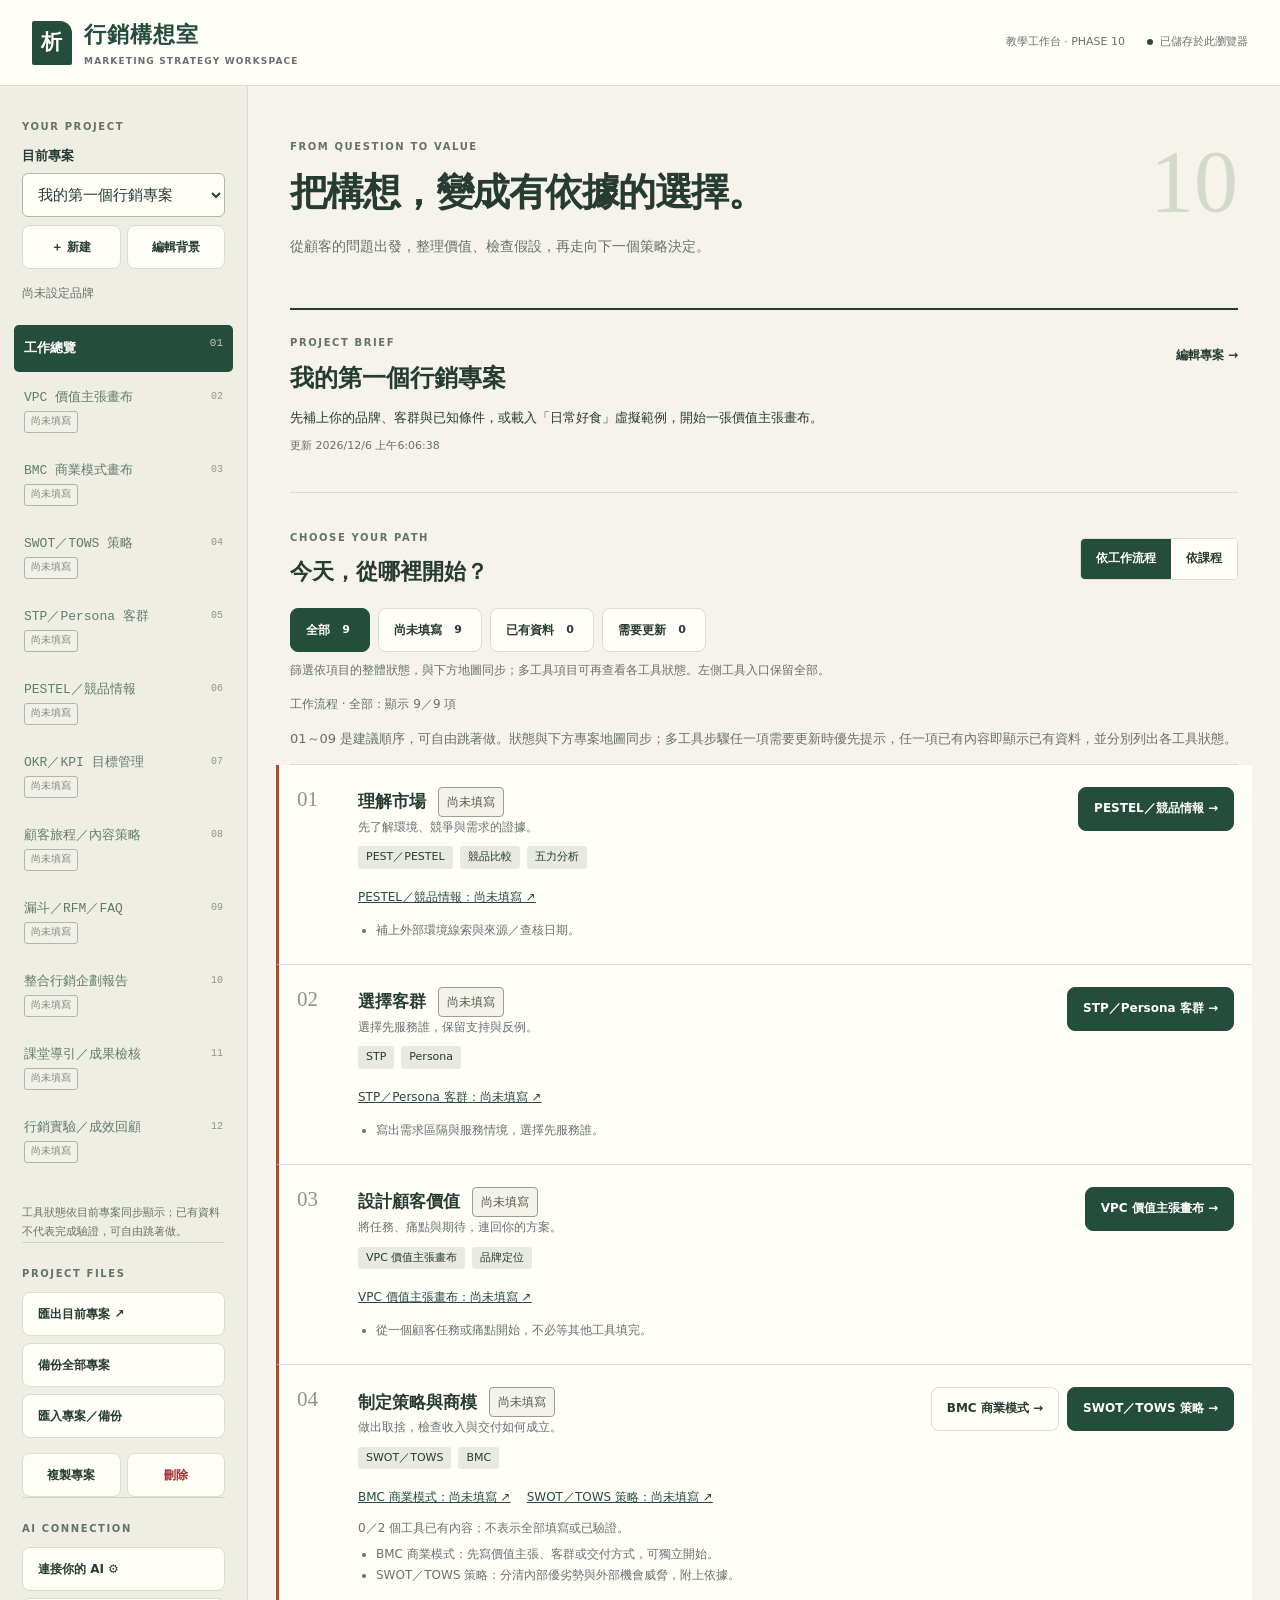
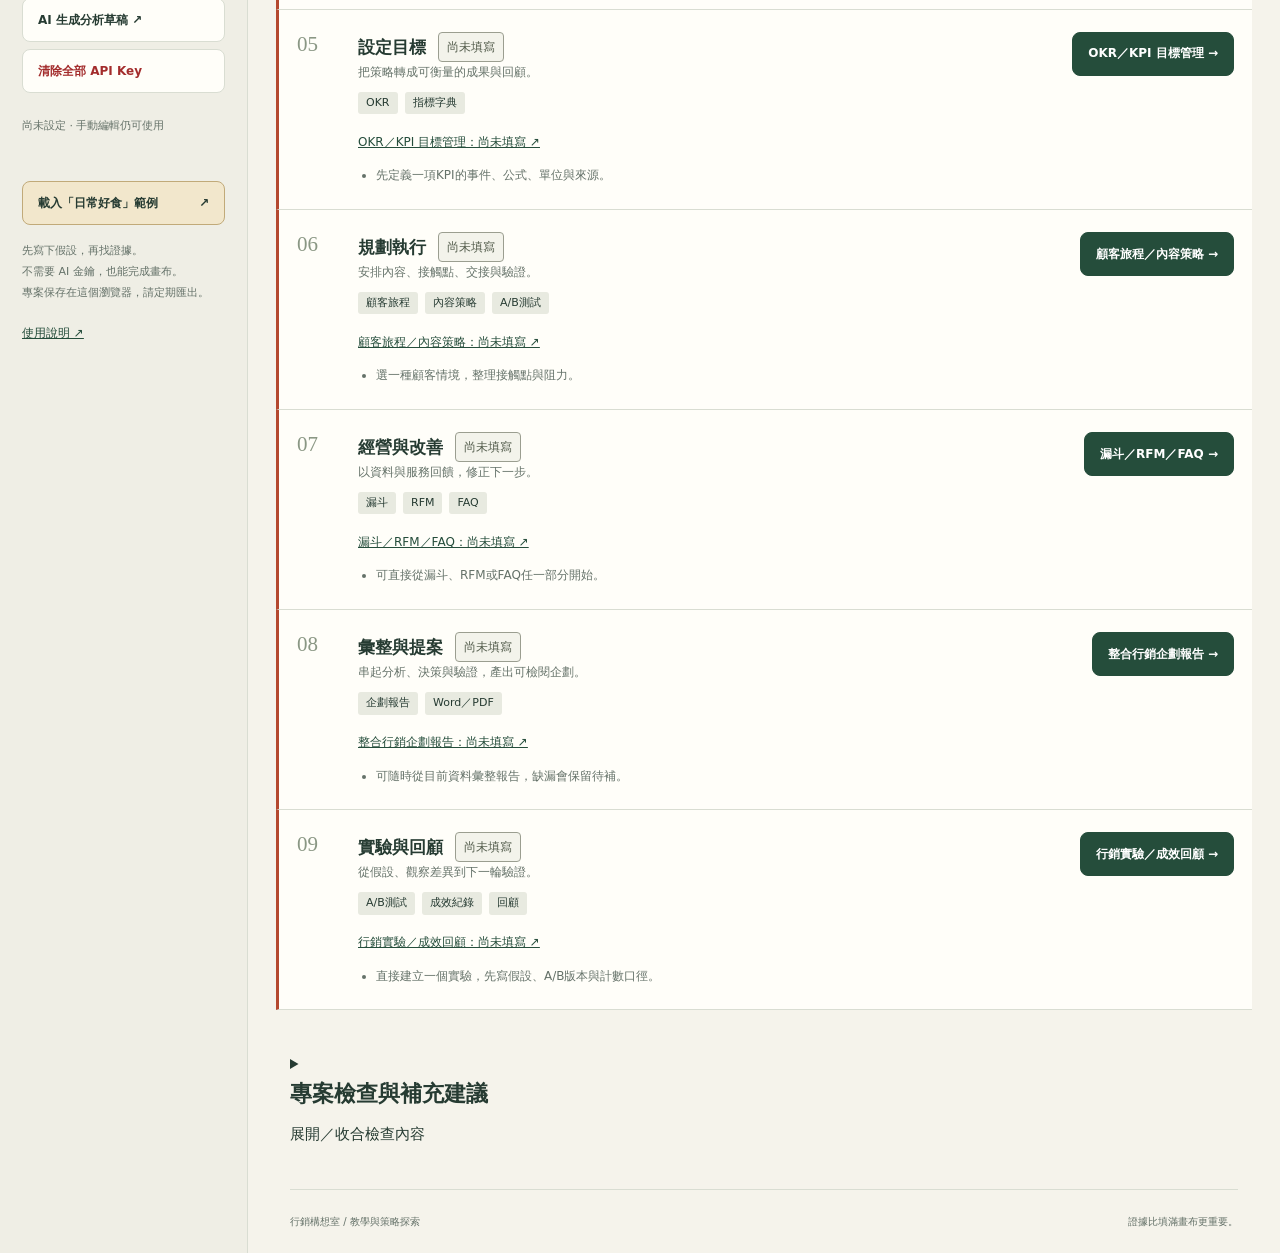
==== commit 3f4da1ee: "Update classroom controls and project review entry" ====
--- a/assets/index.html
+++ b/assets/index.html
@@ -1,5 +1,5 @@
 <!doctype html>
-<html lang="zh-Hant"><head><meta charset="utf-8"><meta name="viewport" content="width=device-width,initial-scale=1"><meta name="color-scheme" content="light"><title>行銷構想室｜AI行銷策略工作台</title><link rel="stylesheet" href="assets/style.css"><script defer src="assets/model.js"></script><script defer src="assets/strategy-model.js"></script><script defer src="assets/audience-model.js"></script><script defer src="assets/market-model.js"></script><script defer src="assets/goal-model.js"></script><script defer src="assets/journey-model.js"></script><script defer src="assets/ops-model.js"></script><script defer src="assets/report-model.js"></script><script defer src="assets/learning-model.js"></script><script defer src="assets/experiment-model.js"></script><script defer src="assets/project-map.js"></script><script defer src="assets/app.js"></script><script defer src="assets/ai.js"></script></head>
+<html lang="zh-Hant"><head><meta charset="utf-8"><meta name="viewport" content="width=device-width,initial-scale=1"><meta name="color-scheme" content="light"><title>行銷構想室｜AI行銷策略工作台</title><link rel="stylesheet" href="assets/style.css?v=20261118-1"><script defer src="assets/model.js"></script><script defer src="assets/strategy-model.js?v=20261118-1"></script><script defer src="assets/audience-model.js"></script><script defer src="assets/market-model.js"></script><script defer src="assets/goal-model.js"></script><script defer src="assets/journey-model.js"></script><script defer src="assets/ops-model.js"></script><script defer src="assets/report-model.js"></script><script defer src="assets/learning-model.js"></script><script defer src="assets/experiment-model.js"></script><script defer src="assets/project-map.js"></script><script defer src="assets/app.js?v=20261118-1"></script><script defer src="assets/ai.js?v=20261118-1"></script></head>
 <body><a class="skip" href="#main">跳到主要內容</a>
 <header class="masthead"><a class="brand" href="#home"><span class="brand-icon" aria-hidden="true">析</span><span>行銷構想室<small>MARKETING STRATEGY WORKSPACE</small></span></a><div class="mast-meta"><span class="edition">教學工作台 · PHASE 10</span><span id="save-state" role="status">準備中</span></div></header>
 <div id="storage-warning" class="warning" role="alert" hidden></div>
@@ -11,15 +11,16 @@
 <section class="project-brief"><div><div class="eyebrow">PROJECT BRIEF</div><h2 id="brief-title"></h2><p id="brief-text"></p><p class="project-meta" id="brief-meta"></p></div><button class="text-button" id="brief-edit">編輯專案 →</button></section>
 <div class="section-heading"><div><div class="eyebrow">CHOOSE YOUR PATH</div><h2>今天，從哪裡開始？</h2></div><div class="segmented" role="group" aria-label="選擇導覽方式"><button id="by-workflow" aria-pressed="true">依工作流程</button><button id="by-course" aria-pressed="false">依課程</button></div></div>
 <div class="status-filter-group" role="group" aria-label="工作流程與課程狀態篩選"><button type="button" data-status-filter="all" aria-pressed="true">全部 <span class="filter-count"></span></button><button type="button" data-status-filter="empty" aria-pressed="false">尚未填寫 <span class="filter-count"></span></button><button type="button" data-status-filter="filled" aria-pressed="false">已有資料 <span class="filter-count"></span></button><button type="button" data-status-filter="stale" aria-pressed="false">需要更新 <span class="filter-count"></span></button></div><p class="status-filter-hint">篩選依項目的整體狀態，與下方地圖同步；多工具項目可再查看各工具狀態。左側工具入口保留全部。</p><p id="navigation-filter-summary" class="filter-summary" role="status" aria-live="polite"></p><div id="navigation-content"></div><div id="navigation-filter-empty" class="filter-empty" hidden><p>此專案目前沒有符合篩選的項目。可切換狀態，或顯示全部自由選擇。</p><button type="button" data-status-filter="all">顯示全部</button></div>
-<section class="continuity project-map-section" aria-labelledby="project-map-title"><div class="eyebrow">YOUR PROJECT · CHOOSE ANY STARTING POINT</div><h2 id="project-map-title">動態專案地圖</h2><p>依目前專案內容顯示各工具狀態。可以從任何一項開始，編號與排列都是建議順序，沒有先做完才能進入的限制。</p><p id="project-map-summary" class="project-map-summary" role="status" aria-live="polite"></p><div class="status-filter-group" role="group" aria-label="動態專案地圖狀態篩選"><button type="button" data-status-filter="all" aria-pressed="true">全部 <span class="filter-count"></span></button><button type="button" data-status-filter="empty" aria-pressed="false">尚未填寫 <span class="filter-count"></span></button><button type="button" data-status-filter="filled" aria-pressed="false">已有資料 <span class="filter-count"></span></button><button type="button" data-status-filter="stale" aria-pressed="false">需要更新 <span class="filter-count"></span></button></div><p id="map-filter-summary" class="filter-summary" role="status" aria-live="polite"></p><div id="map-filter-empty" class="filter-empty" hidden><p>此專案目前沒有符合篩選的工具。</p><button type="button" data-status-filter="all">顯示全部工具</button></div><div id="project-map" class="project-map" aria-label="各工具資料狀態與補充建議"></div><details class="map-explanation"><summary>這些狀態代表什麼？</summary><p>「尚未填寫」表示尚未加入內容；預設章節、空白模板、單純開啟頁面不算填寫。「已有資料」表示有內容或自訂設定，並非完成或品質合格。</p><p>「需要更新」會在已彙整報告的來源／設定改變、已保存AI回顧的來源改變，或實驗連結的KPI／漏斗被刪除時顯示。其他工具沒有保存完整來源版本，仍需人工核對前後一致性；資料缺漏會列為建議，不強制鎖住工具。</p><p>地圖只讀取狀態，不會自動填資料、重寫報告或更動自評；虛擬教學範例仍是虛擬資料。</p></details></section>
+<section class="continuity project-map-section" aria-labelledby="project-map-title"><details id="project-checks" class="project-checks"><summary><h2 id="project-map-title">專案檢查與補充建議</h2><span class="project-checks-cue">展開／收合檢查內容</span></summary><p>需要盤點時，可展開查看各工具的資料數量、缺漏與更新建議。已有資料不代表完成驗證，可自由選擇要補充的項目。</p><p id="project-map-summary" class="project-map-summary" role="status" aria-live="polite"></p><div class="status-filter-group" role="group" aria-label="專案檢查與補充建議狀態篩選"><button type="button" data-status-filter="all" aria-pressed="true">全部 <span class="filter-count"></span></button><button type="button" data-status-filter="empty" aria-pressed="false">尚未填寫 <span class="filter-count"></span></button><button type="button" data-status-filter="filled" aria-pressed="false">已有資料 <span class="filter-count"></span></button><button type="button" data-status-filter="stale" aria-pressed="false">需要更新 <span class="filter-count"></span></button></div><p id="map-filter-summary" class="filter-summary" role="status" aria-live="polite"></p><div id="map-filter-empty" class="filter-empty" hidden><p>此專案目前沒有符合篩選的工具。</p><button type="button" data-status-filter="all">顯示全部工具</button></div><div id="project-map" class="project-map" aria-label="各工具資料狀態與補充建議"></div><details class="map-explanation"><summary>這些狀態代表什麼？</summary><p>「尚未填寫」表示尚未加入內容；預設章節、空白模板、單純開啟頁面不算填寫。「已有資料」表示有內容或自訂設定，並非完成或品質合格。</p><p>「需要更新」會在已彙整報告的來源／設定改變、已保存AI回顧的來源改變，或實驗連結的KPI／漏斗被刪除時顯示。其他工具沒有保存完整來源版本，仍需人工核對前後一致性；資料缺漏會列為建議，不強制鎖住工具。</p><p>地圖只讀取狀態，不會自動填資料、重寫報告或更動自評；虛擬教學範例仍是虛擬資料。</p></details></details></section>
 </section>
 <section id="vpc-view" hidden><div class="tool-heading"><div><div class="eyebrow">VALUE PROPOSITION CANVAS</div><h1>VPC 價值主張畫布</h1><p>先理解顧客，再檢查你的方案如何回應需求。每一條配對，都可以是一個待驗證的問題。</p></div><a href="#home" class="button-link">回工作總覽 ↗</a></div><iframe id="vpc-frame" title="VPC 價值主張畫布編輯器" src="tools/vpc.html"></iframe></section>
 <section id="bmc-view" hidden><div class="tool-heading"><div><div class="eyebrow">BUSINESS MODEL CANVAS</div><h1>BMC 商業模式畫布</h1><p>把顧客價值、交付方式、資源與收入攤開，檢查整門生意的連動。</p></div><a href="#home" class="button-link">回工作總覽 ↗</a></div><iframe id="bmc-frame" title="BMC 商業模式畫布編輯器" src="tools/bmc.html"></iframe></section>
 <section id="swot-view" hidden><div class="tool-heading"><div><div class="eyebrow">FROM EVIDENCE TO CHOICE</div><h1>SWOT／TOWS 策略工作台</h1><p>先區分內外部條件，再配對出有負責角色、期限與驗證方式的策略。</p></div><a href="#home" class="button-link">回工作總覽 ↗</a></div><iframe id="swot-frame" title="SWOT／TOWS 策略工作台編輯器" src="tools/swot.html"></iframe></section>
 <section id="audienceLab-view" hidden><div class="tool-heading"><div><div class="eyebrow">SEGMENT · TARGET · POSITION</div><h1>STP／Persona 目標客群工作台</h1><p>從不同需求出發，選擇先服務誰，讓定位與人物誌都有可驗證的依據。</p></div><a href="#home" class="button-link">回工作總覽 ↗</a></div><iframe id="audienceLab-frame" title="STP／Persona 目標客群編輯器" src="tools/audience.html"></iframe></section><section id="marketLab-view" hidden><div class="tool-heading"><div><div class="eyebrow">SIGNALS → COMPARISON → DECISIONS</div><h1>PESTEL／競品市場情報工作台</h1><p>掌握外部變化，對齊比較條件，讓下一個策略決定有據可循。</p></div><a href="#home" class="button-link">回工作總覽 ↗</a></div><iframe id="marketLab-frame" title="PESTEL與競品市場情報編輯器" src="tools/market.html"></iframe></section><section id="goalLab-view" hidden><div class="tool-heading"><div><div class="eyebrow">STRATEGY → OUTCOMES → LEARNING</div><h1>OKR／KPI 目標管理工作台</h1><p>聚焦想改變的成果，定義怎麼衡量，讓每次回顧都有共同依據。</p></div><a href="#home" class="button-link">回工作總覽 ↗</a></div><iframe id="goalLab-frame" title="OKR與KPI目標管理編輯器" src="tools/goals.html"></iframe></section><section id="journeyLab-view" hidden><div class="tool-heading"><div><div class="eyebrow">EXPERIENCE → CONTENT → NEXT STEP</div><h1>顧客旅程／內容策略工作台</h1><p>理解每一個接觸點的問題，讓內容與服務一起回應顧客。</p></div><a href="#home" class="button-link">回工作總覽 ↗</a></div><iframe id="journeyLab-frame" title="顧客旅程與內容策略編輯器" src="tools/journey.html"></iframe></section><section id="opsLab-view" hidden><div class="tool-heading"><div><div class="eyebrow">MEASURE → UNDERSTAND → IMPROVE</div><h1>漏斗／RFM／FAQ 經營與改善工作台</h1><p>從轉換差距、購買行為與重複問題，選擇下一個值得驗證的改善。</p></div><a href="#home" class="button-link">回工作總覽 ↗</a></div><iframe id="opsLab-frame" title="漏斗RFM與FAQ經營改善編輯器" src="tools/ops.html"></iframe></section><section id="reportLab-view" hidden><div class="tool-heading"><div><div class="eyebrow">FROM ANALYSIS TO A REVIEWABLE PLAN</div><h1>整合行銷企劃報告工作台</h1><p>將市場、客群、價值、策略與執行串成一份可檢閱、可編輯的企劃。</p></div><a href="#home" class="button-link">回工作總覽 ↗</a></div><iframe id="reportLab-frame" title="整合行銷企劃報告編輯與預覽" src="tools/report.html"></iframe></section><section id="learningLab-view" hidden><div class="tool-heading"><div><div class="eyebrow">LEARN → PRACTISE → REFLECT</div><h1>課堂導引與成果檢核工作台</h1><p>十堂課，一條學習路徑。把實作、證據與回饋留在同一份專案。</p></div><a href="#home" class="button-link">回工作總覽 ↗</a></div><iframe id="learningLab-frame" title="十堂課學習地圖與成果檢核" src="tools/learning.html"></iframe></section><section id="experimentLab-view" hidden><div class="tool-heading"><div><div class="eyebrow">HYPOTHESIS → OBSERVATION → NEXT EXPERIMENT</div><h1>行銷實驗與成效回顧工作台</h1><p>把策略化為可驗證的問題，留下可核對的觀察與下一步。</p></div><a href="#home" class="button-link">回工作總覽 ↗</a></div><iframe id="experimentLab-frame" title="行銷實驗設計、A/B比較與成效回顧" src="tools/experiments.html"></iframe></section><footer class="app-footer"><span>行銷構想室 / 教學與策略探索</span><span>證據比填滿畫布更重要。</span></footer></main></div>
 <dialog id="project-dialog"><form id="project-form"><div class="dialog-heading"><div><div class="eyebrow">PROJECT BRIEF</div><h2 id="project-dialog-title">新建專案</h2></div><button type="button" data-close="project-dialog" aria-label="關閉專案視窗">×</button></div><label for="project-name">專案名稱 <span class="required">必填</span></label><input id="project-name" maxlength="100" required placeholder="例如：日常好食・預訂午餐"><label for="project-brand">品牌／組織</label><input id="project-brand" maxlength="100"><label for="project-audience">優先客群與情境</label><textarea id="project-audience" rows="2" maxlength="1000" placeholder="誰，在什麼時候，需要解決什麼問題？"></textarea><label for="project-background">背景、已知條件與限制</label><textarea id="project-background" rows="5" maxlength="5000"></textarea><label class="checkbox-label"><input type="checkbox" id="project-demo">這是虛擬教學專案</label><p id="project-error" class="error" role="alert"></p><div class="dialog-actions"><button type="button" data-close="project-dialog">取消</button><button type="submit" class="primary">儲存專案</button></div></form></dialog>
+<dialog id="demo-choice-dialog" aria-labelledby="demo-choice-title"><div class="dialog-heading"><h2 id="demo-choice-title">載入日常好食範例</h2><button type="button" data-close="demo-choice-dialog" aria-label="關閉範例選擇">×</button></div><p>已有日常好食教學範例。開啟既有專案可接續編輯；建立新的一份會保留所有既有內容。</p><label for="demo-existing">選擇既有範例</label><select id="demo-existing"></select><div class="dialog-actions"><button type="button" data-close="demo-choice-dialog">取消</button><button type="button" id="demo-create-new">建立新的一份</button><button type="button" id="demo-open-existing" class="primary">開啟既有範例</button></div></dialog>
 <dialog id="confirm-dialog"><form id="confirm-form"><h2 id="confirm-title">確認操作</h2><p id="confirm-text"></p><div class="dialog-actions"><button type="button" data-close="confirm-dialog">取消</button><button type="submit" class="danger">確認刪除</button></div></form></dialog>
-<dialog id="ai-settings-dialog"><form id="ai-settings-form"><div class="dialog-heading"><div><div class="eyebrow">YOUR MODEL · YOUR CHOICE</div><h2>連接你的 AI</h2></div><button type="button" data-close="ai-settings-dialog" aria-label="關閉AI設定">×</button></div><p class="muted">所有分析工具共用設定。金鑰只保留於本次頁面記憶體，不寫入瀏覽器儲存、JSON或Markdown。</p><label for="ai-provider">服務</label><select id="ai-provider"><option value="gemini">Google Gemini</option><option value="groq">Groq</option><option value="ollama">Ollama（本機）</option></select><div id="ai-cloud-fields"><label for="ai-key">自己的 API Key</label><input id="ai-key" type="password" autocomplete="off" maxlength="500"><p class="hint"><a id="ai-key-link" href="https://aistudio.google.com/app/apikey" target="_blank" rel="noopener">取得自己的金鑰 ↗</a></p></div><div id="ai-local-fields" hidden><label for="ai-local-url">本機 Ollama 位址</label><input id="ai-local-url" value="http://127.0.0.1:11434"><p class="hint">只接受localhost、127.0.0.1或[::1]。本機連線失敗不會改送雲端；手機的localhost是手機本身。</p></div><button id="ai-load-models" type="button">讀取可用模型</button><label for="ai-model-list">從清單選擇</label><select id="ai-model-list"><option value="">可讀取模型，或直接輸入下方模型ID</option></select><label for="ai-model">文字模型 ID</label><input id="ai-model" maxlength="160" required placeholder="填寫此帳號可用的完整模型ID"><p class="hint">模型可用性、費用與JSON能力依服務及帳號而異。讀取清單只代表可列出，不保證每個模型支援本工具任務。</p><p id="ai-settings-status" class="error" role="status"></p><div class="dialog-actions"><button type="button" data-close="ai-settings-dialog">取消</button><button class="primary" type="submit">套用設定</button></div></form></dialog>
+<dialog id="ai-settings-dialog"><form id="ai-settings-form"><div class="dialog-heading"><div><div class="eyebrow">YOUR MODEL · YOUR CHOICE</div><h2>連接你的 AI</h2></div><button type="button" data-close="ai-settings-dialog" aria-label="關閉AI設定">×</button></div><p class="muted">所有分析工具共用設定。金鑰只保留於本次頁面記憶體，不寫入瀏覽器儲存、JSON或Markdown。</p><label for="ai-provider">服務</label><select id="ai-provider"><option value="gemini">Google Gemini</option><option value="groq">Groq</option><option value="ollama">Ollama（本機）</option></select><div id="ai-cloud-fields"><label for="ai-key">自己的 API Key</label><input id="ai-key" type="password" autocomplete="off" maxlength="500"><p class="hint"><a id="ai-key-link" href="https://aistudio.google.com/app/apikey" target="_blank" rel="noopener">取得自己的金鑰 ↗</a></p></div><div id="ai-local-fields" hidden><label for="ai-local-url">本機 Ollama 位址</label><input id="ai-local-url" value="http://127.0.0.1:11434"><p class="hint">只接受localhost、127.0.0.1或[::1]。本機連線失敗不會改送雲端；手機的localhost是手機本身。</p></div><button id="ai-load-models" type="button">讀取教學建議模型</button><label for="ai-model-list">教學建議模型</label><select id="ai-model-list"><option value="">請先讀取模型清單</option></select><p class="hint">清單已縮小為建議候選，仍須確認帳號額度與輸出格式。本機預設僅列曾通過本工作台 VPC 測試的 qwen2.5vl:latest；其他模型可於進階設定測試。</p><details id="ai-model-advanced"><summary>進階設定：手動輸入模型 ID</summary><label for="ai-model">文字模型 ID</label><input id="ai-model" maxlength="160" placeholder="可輸入其他模型，再執行格式測試"><p class="hint">手動模型尚未驗證；不建議直接用於課堂示範。</p></details><button id="ai-test-model" type="button">測試連線與 JSON 格式</button><p class="hint">只傳送固定的虛構 VPC 測試內容，不傳送你的專案。雲端測試會消耗少量額度；按下測試即送出。不會自動輪流測試所有模型。</p><p id="ai-model-test-status" role="status">尚未執行本次測試；通過後才能套用。更換服務、模型、金鑰或本機位址後需重新測試。</p><p id="ai-settings-status" class="error" role="status"></p><div class="dialog-actions"><button type="button" data-close="ai-settings-dialog">取消</button><button id="ai-settings-apply" class="primary" type="submit" disabled>套用設定</button></div></form></dialog>
 <dialog id="ai-dialog" class="ai-dialog"><div class="dialog-heading"><div><div class="eyebrow">DRAFT → REVIEW → APPLY</div><h2>AI 分析草稿</h2></div><button type="button" data-close="ai-dialog" aria-label="關閉AI草稿">×</button></div><label for="ai-tool">分析工具</label><select id="ai-tool"><option value="vpc">VPC 價值主張畫布</option><option value="bmc">BMC 商業模式畫布</option><option value="swot">SWOT／TOWS 策略</option><option value="audienceLab">STP／Persona 目標客群</option><option value="marketLab">PESTEL／競品市場情報</option><option value="goalLab">OKR／KPI 目標管理</option><option value="journeyLab">顧客旅程／內容策略</option><option value="opsLab">漏斗／RFM／FAQ 經營改善</option><option value="reportLab">整合行銷企劃報告</option><option value="learningLab">課堂導引與成果檢核</option><option value="experimentLab">行銷實驗與成效回顧</option></select><label for="ai-goal">這次希望AI協助什麼？</label><textarea id="ai-goal" maxlength="3000" rows="3" placeholder="例如：依目前資料，找出最值得先驗證的策略，未知不要猜。"></textarea><details><summary>查看將提供給AI的專案內容</summary><pre id="ai-input-preview" class="notes-preview"></pre></details><label class="checkbox-label"><input id="ai-consent" type="checkbox">我確認將上方專案背景及所有工具目前內容送至選定服務</label><p id="ai-destination" class="hint"></p><div class="tool-actions"><button id="ai-generate" class="primary">生成草稿</button><button id="ai-cancel" disabled>取消請求</button></div><p id="ai-status" role="status"></p><div id="ai-result-wrap" hidden><h3>草稿預覽</h3><p class="hint">這是待驗證建議，尚未修改專案。套用會替換所選工具內容；VPC原配對不沿用。先匯出備份或複製專案。</p><pre id="ai-result" class="notes-preview"></pre><details><summary>查看原始JSON</summary><pre id="ai-json" class="notes-preview"></pre></details><button id="ai-apply" class="primary" disabled>確認套用至所選工具</button></div></dialog>
 <div id="toast" role="status" aria-live="polite" hidden></div>
 </body></html>
--- a/assets/assets/style.css
+++ b/assets/assets/style.css
@@ -44,9 +44,9 @@
 @media print{.ops-switch,.ops-filters,.ops-add,.ops-actions,.ops-move,.ops-customer-row>button,.ops-faq-sheet>button,.ops-funnel-values>button{display:none}.ops-faq-grid{display:block}.ops-funnel-row,.ops-faq-sheet,.ops-customer-row{break-inside:avoid}.rfm-segment-counts{grid-template-columns:repeat(5,1fr)}}
 
 #toast{pointer-events:none}
-/* Phase 08: editable report composition and paper preview. */
-.report-settings{display:flex;align-items:end;flex-wrap:wrap;gap:18px;margin:20px 0}.report-settings>div{flex:0 1 260px}.report-settings .checkbox-label{align-self:center}.report-settings select{margin-bottom:0}.report-fresh{border-left:3px solid #254d3b;background:#eaf0e5;padding:14px 18px;font-size:13px}.report-export-actions{display:flex;flex-wrap:wrap;gap:10px;margin:22px 0}.report-chapter-row{display:grid;grid-template-columns:minmax(0,1fr) auto auto;align-items:center;gap:15px;padding:14px 0;border-bottom:1px solid #d9ddd2}.report-chapter-row label{margin:0}.report-chapter-row small{font-size:11px;color:#657269}.report-paper{max-width:900px;margin:34px auto 0;background:#ffffff;border:1px solid #e2e4d8;padding:48px 54px;box-shadow:0 8px 35px #263b320a}.report-block{white-space:pre-wrap;overflow-wrap:anywhere}.report-title{font-size:30px;line-height:1.55;color:#000000;letter-spacing:0;font-weight:700;margin:0 0 18px}.report-sub{font-size:13px;color:#657269;margin-bottom:16px}.report-meta{font-size:11px;color:#657269;line-height:1.8;margin-bottom:10px}.report-h1{font-size:22px;line-height:1.55;margin:30px 0 14px;color:#254d3b;break-after:avoid}.report-h2{font-size:17px;line-height:1.6;margin:20px 0 10px;color:#254d3b;break-after:avoid}.report-p{font-size:14px;line-height:1.95;margin:0 0 8px}.report-space{height:10px}#export-status{font-size:13px;color:#254d3b;white-space:pre-wrap}
-@media(max-width:700px){.report-settings{align-items:stretch;flex-direction:column;gap:12px}.report-settings>div{flex:auto}.report-settings>button{width:100%}.report-export-actions{display:grid;grid-template-columns:1fr 1fr}.report-export-actions button{font-size:12px}.report-chapter-row{grid-template-columns:minmax(0,1fr) auto;gap:10px}.report-chapter-row small{grid-column:1}.report-chapter-row button{grid-column:2;grid-row:1/3}.report-paper{padding:26px 20px;margin-top:24px}.report-title{font-size:25px}.report-h1{font-size:21px}.report-h2{font-size:16px}.report-p{font-size:14px}.report-meta{font-size:11px}}
+/* Phase 08: editable report composition and paper preview. */
+.report-settings{display:flex;align-items:end;flex-wrap:wrap;gap:18px;margin:20px 0}.report-settings>div{flex:0 1 260px}.report-settings .checkbox-label{align-self:center}.report-settings select{margin-bottom:0}.report-fresh{border-left:3px solid #254d3b;background:#eaf0e5;padding:14px 18px;font-size:13px}.report-export-actions{display:flex;flex-wrap:wrap;gap:10px;margin:22px 0}.report-chapter-row{display:grid;grid-template-columns:minmax(0,1fr) auto auto;align-items:center;gap:15px;padding:14px 0;border-bottom:1px solid #d9ddd2}.report-chapter-row label{margin:0}.report-chapter-row small{font-size:11px;color:#657269}.report-paper{max-width:900px;margin:34px auto 0;background:#ffffff;border:1px solid #e2e4d8;padding:48px 54px;box-shadow:0 8px 35px #263b320a}.report-block{white-space:pre-wrap;overflow-wrap:anywhere}.report-title{font-size:30px;line-height:1.55;color:#000000;letter-spacing:0;font-weight:700;margin:0 0 18px}.report-sub{font-size:13px;color:#657269;margin-bottom:16px}.report-meta{font-size:11px;color:#657269;line-height:1.8;margin-bottom:10px}.report-h1{font-size:22px;line-height:1.55;margin:30px 0 14px;color:#254d3b;break-after:avoid}.report-h2{font-size:17px;line-height:1.6;margin:20px 0 10px;color:#254d3b;break-after:avoid}.report-p{font-size:14px;line-height:1.95;margin:0 0 8px}.report-space{height:10px}#export-status{font-size:13px;color:#254d3b;white-space:pre-wrap}
+@media(max-width:700px){.report-settings{align-items:stretch;flex-direction:column;gap:12px}.report-settings>div{flex:auto}.report-settings>button{width:100%}.report-export-actions{display:grid;grid-template-columns:1fr 1fr}.report-export-actions button{font-size:12px}.report-chapter-row{grid-template-columns:minmax(0,1fr) auto;gap:10px}.report-chapter-row small{grid-column:1}.report-chapter-row button{grid-column:2;grid-row:1/3}.report-paper{padding:26px 20px;margin-top:24px}.report-title{font-size:25px}.report-h1{font-size:21px}.report-h2{font-size:16px}.report-p{font-size:14px}.report-meta{font-size:11px}}
 @media print{@page{size:A4;margin:20mm}.report-controls{display:none!important}.report-paper{border:0;box-shadow:none;padding:0;margin:0;max-width:none}.report-title{font-size:20pt}.report-h1{font-size:16pt}.report-h2{font-size:13pt}.report-p{font-size:11pt;line-height:1.7}.report-meta,.report-sub{font-size:9pt}.report-space{height:5pt}}
 
 /* Phase 09: a numbered learning path, compact tasks and an editorial reading area. */
@@ -81,3 +81,11 @@
 /* Shared, view-only status filtering across the three home views. */
 .status-filter-group{display:flex;flex-wrap:wrap;gap:8px;margin:16px 0 8px}.status-filter-group button{font-size:12px;min-height:44px;gap:8px}.status-filter-group button[aria-pressed=true]{background:var(--green);border-color:var(--green);color:white}.filter-count{font-variant-numeric:tabular-nums;min-width:16px;text-align:center;font-size:11px}.status-filter-hint,.filter-summary{font-size:12px!important;color:var(--muted);line-height:1.8;overflow-wrap:anywhere}.filter-empty{border:1px dashed var(--line);padding:20px;margin:14px 0;background:var(--surface)}.filter-empty p{font-size:13px;line-height:1.8}.workflow-row[hidden],.course-item[hidden],.project-map-item[hidden],.filter-empty[hidden]{display:none!important}
 @media(max-width:650px){.status-filter-group{display:grid;grid-template-columns:repeat(2,minmax(0,1fr));gap:7px}.status-filter-group button{padding:9px 7px;justify-content:center;min-width:0}.status-filter-hint{font-size:11px!important}}
+
+/* 手機PDF與靜態成果交付 */
+#mobile-export-dialog{position:fixed;width:min(680px,calc(100vw - 24px));max-height:85dvh;overflow:auto;box-sizing:border-box;padding:20px;overscroll-behavior:contain}
+.mobile-export-actions{display:flex;flex-wrap:wrap;gap:10px;margin:16px 0}
+.mobile-export-actions a{display:inline-flex;align-items:center;min-height:44px;padding:10px 14px;border:1px solid #a7b8ae;border-radius:8px;color:#173c35;background:#fff;text-decoration:none;box-sizing:border-box}
+.mobile-export-actions [hidden]{display:none!important}
+@media(max-width:600px){.mobile-export-actions>*{flex:1 1 44%;justify-content:center;white-space:normal}#mobile-export-dialog{padding:16px}}
+@media print{#download-pdf-button,#preview-result-button,#mobile-export-dialog{display:none!important}}
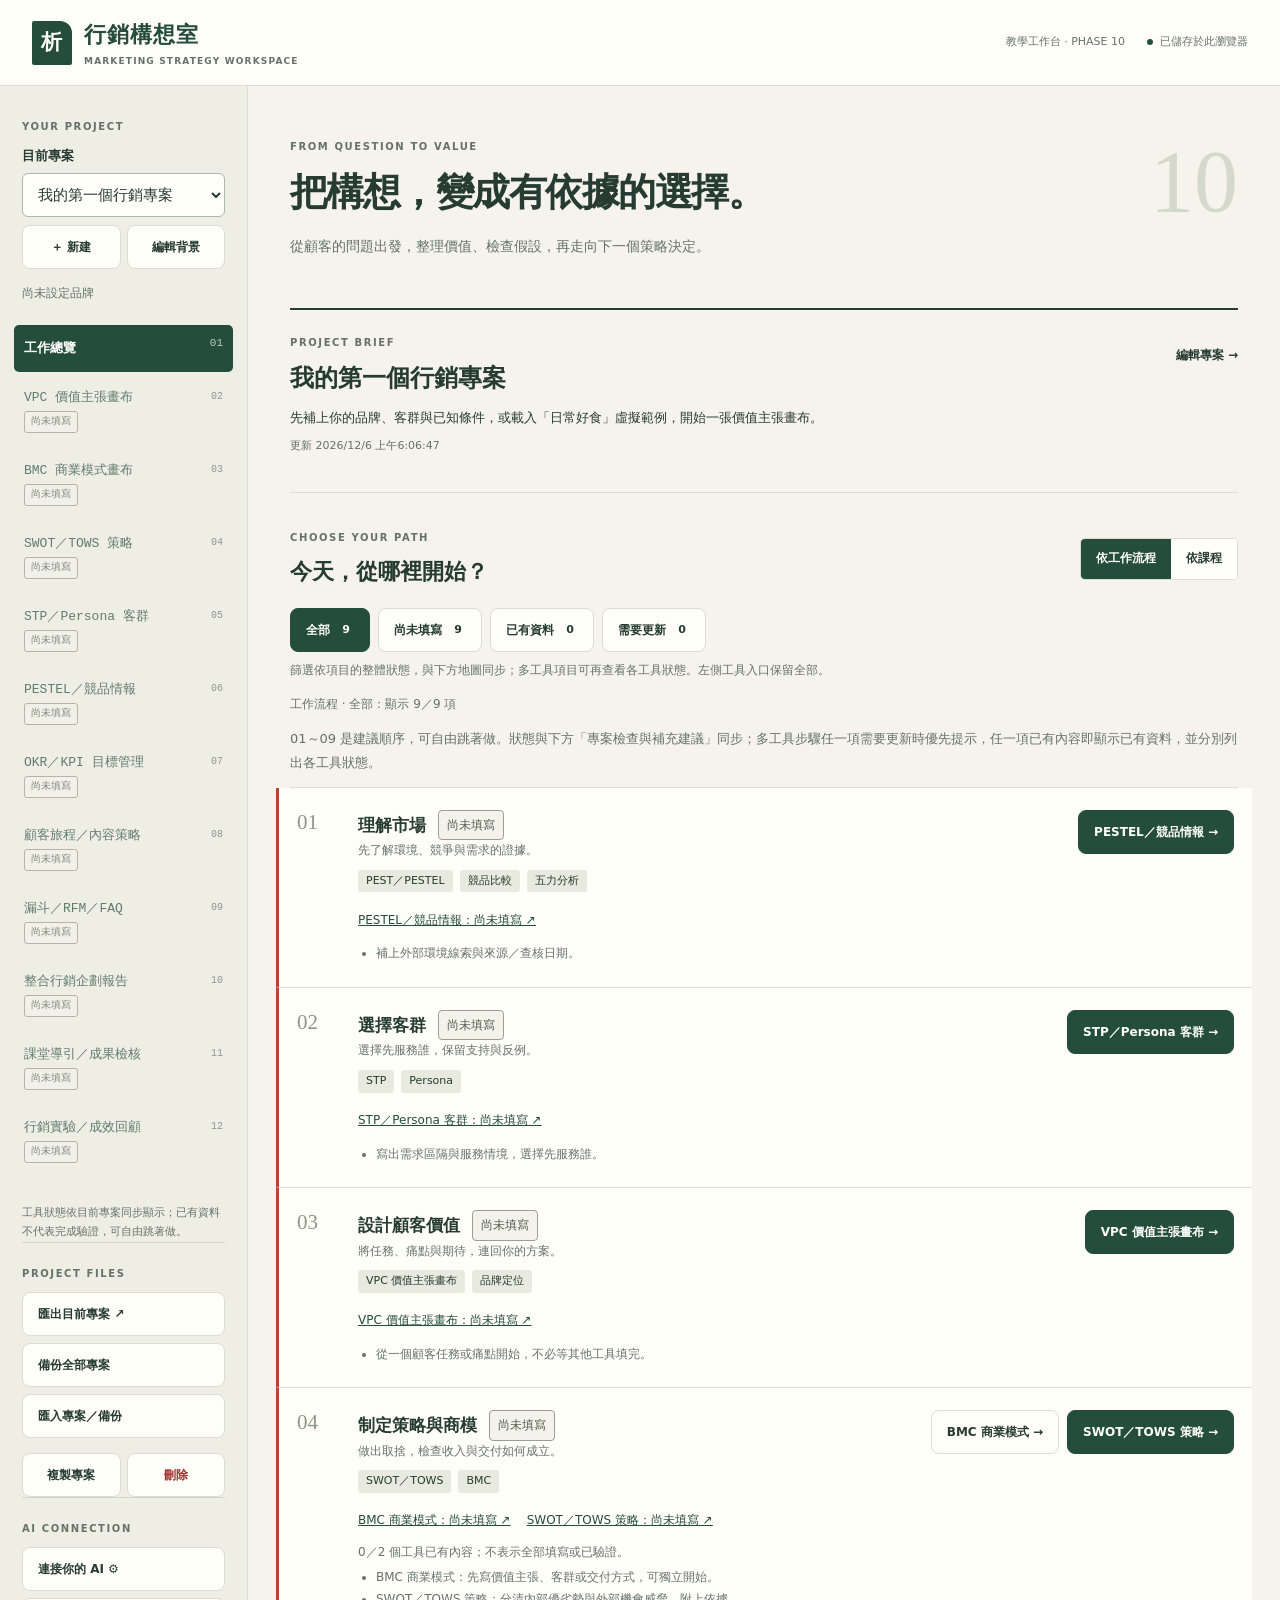
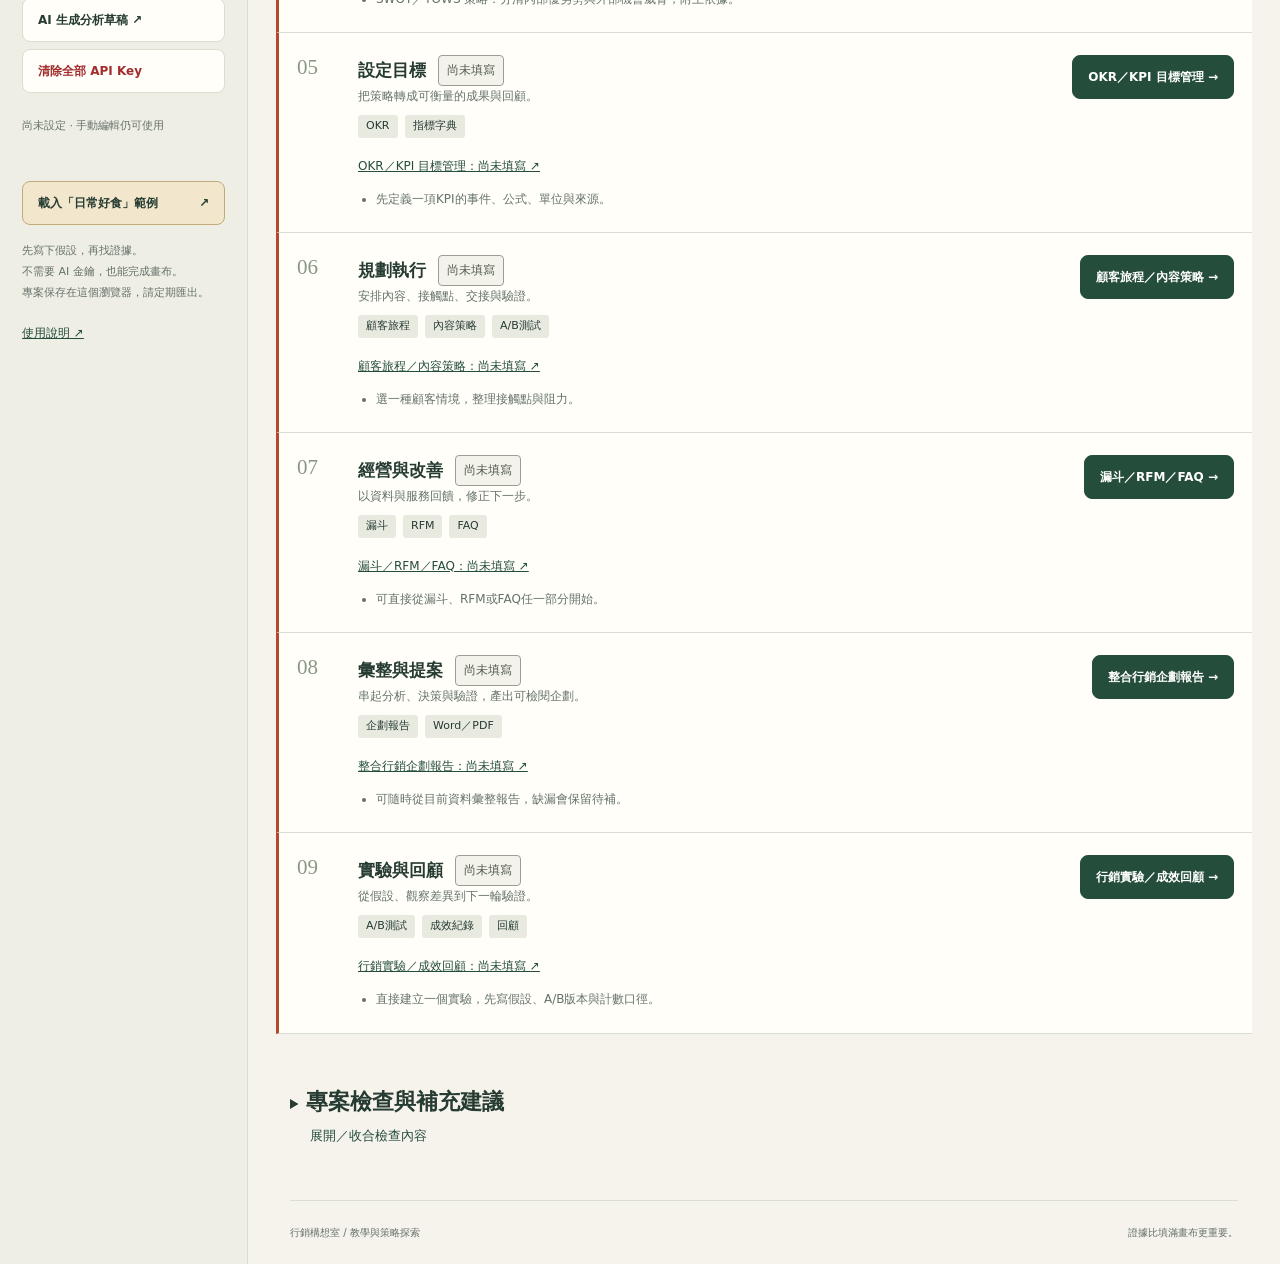
==== commit ebc8db06: "Add Ollama local network permission instructions" ====
--- a/assets/index.html
+++ b/assets/index.html
@@ -1,5 +1,5 @@
 <!doctype html>
-<html lang="zh-Hant"><head><meta charset="utf-8"><meta name="viewport" content="width=device-width,initial-scale=1"><meta name="color-scheme" content="light"><title>行銷構想室｜AI行銷策略工作台</title><link rel="stylesheet" href="assets/style.css?v=20261118-1"><script defer src="assets/model.js"></script><script defer src="assets/strategy-model.js?v=20261118-1"></script><script defer src="assets/audience-model.js"></script><script defer src="assets/market-model.js"></script><script defer src="assets/goal-model.js"></script><script defer src="assets/journey-model.js"></script><script defer src="assets/ops-model.js"></script><script defer src="assets/report-model.js"></script><script defer src="assets/learning-model.js"></script><script defer src="assets/experiment-model.js"></script><script defer src="assets/project-map.js"></script><script defer src="assets/app.js?v=20261118-1"></script><script defer src="assets/ai.js?v=20261118-1"></script></head>
+<html lang="zh-Hant"><head><meta charset="utf-8"><meta name="viewport" content="width=device-width,initial-scale=1"><meta name="color-scheme" content="light"><title>行銷構想室｜AI行銷策略工作台</title><link rel="stylesheet" href="assets/style.css?v=20261118-2"><script defer src="assets/model.js"></script><script defer src="assets/strategy-model.js?v=20261118-1"></script><script defer src="assets/audience-model.js"></script><script defer src="assets/market-model.js"></script><script defer src="assets/goal-model.js"></script><script defer src="assets/journey-model.js"></script><script defer src="assets/ops-model.js"></script><script defer src="assets/report-model.js"></script><script defer src="assets/learning-model.js"></script><script defer src="assets/experiment-model.js"></script><script defer src="assets/project-map.js"></script><script defer src="assets/app.js?v=20261118-1"></script><script defer src="assets/ai.js?v=20261118-2"></script></head>
 <body><a class="skip" href="#main">跳到主要內容</a>
 <header class="masthead"><a class="brand" href="#home"><span class="brand-icon" aria-hidden="true">析</span><span>行銷構想室<small>MARKETING STRATEGY WORKSPACE</small></span></a><div class="mast-meta"><span class="edition">教學工作台 · PHASE 10</span><span id="save-state" role="status">準備中</span></div></header>
 <div id="storage-warning" class="warning" role="alert" hidden></div>
@@ -20,7 +20,7 @@
 <dialog id="project-dialog"><form id="project-form"><div class="dialog-heading"><div><div class="eyebrow">PROJECT BRIEF</div><h2 id="project-dialog-title">新建專案</h2></div><button type="button" data-close="project-dialog" aria-label="關閉專案視窗">×</button></div><label for="project-name">專案名稱 <span class="required">必填</span></label><input id="project-name" maxlength="100" required placeholder="例如：日常好食・預訂午餐"><label for="project-brand">品牌／組織</label><input id="project-brand" maxlength="100"><label for="project-audience">優先客群與情境</label><textarea id="project-audience" rows="2" maxlength="1000" placeholder="誰，在什麼時候，需要解決什麼問題？"></textarea><label for="project-background">背景、已知條件與限制</label><textarea id="project-background" rows="5" maxlength="5000"></textarea><label class="checkbox-label"><input type="checkbox" id="project-demo">這是虛擬教學專案</label><p id="project-error" class="error" role="alert"></p><div class="dialog-actions"><button type="button" data-close="project-dialog">取消</button><button type="submit" class="primary">儲存專案</button></div></form></dialog>
 <dialog id="demo-choice-dialog" aria-labelledby="demo-choice-title"><div class="dialog-heading"><h2 id="demo-choice-title">載入日常好食範例</h2><button type="button" data-close="demo-choice-dialog" aria-label="關閉範例選擇">×</button></div><p>已有日常好食教學範例。開啟既有專案可接續編輯；建立新的一份會保留所有既有內容。</p><label for="demo-existing">選擇既有範例</label><select id="demo-existing"></select><div class="dialog-actions"><button type="button" data-close="demo-choice-dialog">取消</button><button type="button" id="demo-create-new">建立新的一份</button><button type="button" id="demo-open-existing" class="primary">開啟既有範例</button></div></dialog>
 <dialog id="confirm-dialog"><form id="confirm-form"><h2 id="confirm-title">確認操作</h2><p id="confirm-text"></p><div class="dialog-actions"><button type="button" data-close="confirm-dialog">取消</button><button type="submit" class="danger">確認刪除</button></div></form></dialog>
-<dialog id="ai-settings-dialog"><form id="ai-settings-form"><div class="dialog-heading"><div><div class="eyebrow">YOUR MODEL · YOUR CHOICE</div><h2>連接你的 AI</h2></div><button type="button" data-close="ai-settings-dialog" aria-label="關閉AI設定">×</button></div><p class="muted">所有分析工具共用設定。金鑰只保留於本次頁面記憶體，不寫入瀏覽器儲存、JSON或Markdown。</p><label for="ai-provider">服務</label><select id="ai-provider"><option value="gemini">Google Gemini</option><option value="groq">Groq</option><option value="ollama">Ollama（本機）</option></select><div id="ai-cloud-fields"><label for="ai-key">自己的 API Key</label><input id="ai-key" type="password" autocomplete="off" maxlength="500"><p class="hint"><a id="ai-key-link" href="https://aistudio.google.com/app/apikey" target="_blank" rel="noopener">取得自己的金鑰 ↗</a></p></div><div id="ai-local-fields" hidden><label for="ai-local-url">本機 Ollama 位址</label><input id="ai-local-url" value="http://127.0.0.1:11434"><p class="hint">只接受localhost、127.0.0.1或[::1]。本機連線失敗不會改送雲端；手機的localhost是手機本身。</p></div><button id="ai-load-models" type="button">讀取教學建議模型</button><label for="ai-model-list">教學建議模型</label><select id="ai-model-list"><option value="">請先讀取模型清單</option></select><p class="hint">清單已縮小為建議候選，仍須確認帳號額度與輸出格式。本機預設僅列曾通過本工作台 VPC 測試的 qwen2.5vl:latest；其他模型可於進階設定測試。</p><details id="ai-model-advanced"><summary>進階設定：手動輸入模型 ID</summary><label for="ai-model">文字模型 ID</label><input id="ai-model" maxlength="160" placeholder="可輸入其他模型，再執行格式測試"><p class="hint">手動模型尚未驗證；不建議直接用於課堂示範。</p></details><button id="ai-test-model" type="button">測試連線與 JSON 格式</button><p class="hint">只傳送固定的虛構 VPC 測試內容，不傳送你的專案。雲端測試會消耗少量額度；按下測試即送出。不會自動輪流測試所有模型。</p><p id="ai-model-test-status" role="status">尚未執行本次測試；通過後才能套用。更換服務、模型、金鑰或本機位址後需重新測試。</p><p id="ai-settings-status" class="error" role="status"></p><div class="dialog-actions"><button type="button" data-close="ai-settings-dialog">取消</button><button id="ai-settings-apply" class="primary" type="submit" disabled>套用設定</button></div></form></dialog>
+<dialog id="ai-settings-dialog"><form id="ai-settings-form"><div class="dialog-heading"><div><div class="eyebrow">YOUR MODEL · YOUR CHOICE</div><h2>連接你的 AI</h2></div><button type="button" data-close="ai-settings-dialog" aria-label="關閉AI設定">×</button></div><p class="muted">所有分析工具共用設定。金鑰只保留於本次頁面記憶體，不寫入瀏覽器儲存、JSON或Markdown。</p><label for="ai-provider">服務</label><select id="ai-provider"><option value="gemini">Google Gemini</option><option value="groq">Groq</option><option value="ollama">Ollama（本機）</option></select><div id="ai-cloud-fields"><label for="ai-key">自己的 API Key</label><input id="ai-key" type="password" autocomplete="off" maxlength="500"><p class="hint"><a id="ai-key-link" href="https://aistudio.google.com/app/apikey" target="_blank" rel="noopener">取得自己的金鑰 ↗</a></p></div><div id="ai-local-fields" hidden><label for="ai-local-url">本機 Ollama 位址</label><input id="ai-local-url" value="http://127.0.0.1:11434"><p class="hint">只接受 localhost、127.0.0.1 或 [::1]。請在執行 Ollama 的同一台電腦操作；手機的 localhost 是手機本身。連線失敗不會改送雲端。</p><p class="hint"><strong>線上版連接 Ollama 時，請允許瀏覽器「本機網路存取」。</strong>第一次讀取模型或測試時若出現詢問，確認是本工作台後選擇「允許」。</p><details class="ollama-network-help"><summary>沒有跳出詢問，或曾經按過封鎖？</summary><ol><li>先在電腦執行「檢查並啟動Ollama.bat」，確認服務與 CORS 檢查通過；一般預設位址為 http://127.0.0.1:11434。</li><li>Chrome／Edge：點網址列左側的網站資訊圖示，進入「網站設定／此網站的權限」，找到「本機網路存取」（Local network access；名稱依版本而異），允許目前工作台網站。若找不到，請參考下方官方說明。</li><li>回到工作台重新整理，再選擇 Ollama、讀取模型並執行「測試連線與 JSON 格式」。重新整理後需重新設定 AI，專案仍保留於原瀏覽器。</li><li>仍無法連線時，改用電腦版 Chrome／Edge；若選項由學校或公司管理，請洽管理員確認權限。</li></ol><p class="hint">只調整本工作台的網站權限；不需要清除瀏覽器資料。授予瀏覽器權限與 Ollama 允許網站來源（CORS）是兩項不同設定。</p><p class="hint"><a href="https://support.google.com/chrome/answer/114662" target="_blank" rel="noopener">Chrome 網站權限說明</a> · <a href="https://support.microsoft.com/en-us/edge/control-a-website-s-access-to-the-local-network-in-microsoft-edge" target="_blank" rel="noopener">Edge 本機網路權限說明</a></p></details></div><button id="ai-load-models" type="button">讀取教學建議模型</button><label for="ai-model-list">教學建議模型</label><select id="ai-model-list"><option value="">請先讀取模型清單</option></select><p class="hint">清單已縮小為建議候選，仍須確認帳號額度與輸出格式。本機預設僅列曾通過本工作台 VPC 測試的 qwen2.5vl:latest；其他模型可於進階設定測試。</p><details id="ai-model-advanced"><summary>進階設定：手動輸入模型 ID</summary><label for="ai-model">文字模型 ID</label><input id="ai-model" maxlength="160" placeholder="可輸入其他模型，再執行格式測試"><p class="hint">手動模型尚未驗證；不建議直接用於課堂示範。</p></details><button id="ai-test-model" type="button">測試連線與 JSON 格式</button><p class="hint">只傳送固定的虛構 VPC 測試內容，不傳送你的專案。雲端測試會消耗少量額度；按下測試即送出。不會自動輪流測試所有模型。</p><p id="ai-model-test-status" role="status">尚未執行本次測試；通過後才能套用。更換服務、模型、金鑰或本機位址後需重新測試。</p><p id="ai-settings-status" class="error" role="status"></p><div class="dialog-actions"><button type="button" data-close="ai-settings-dialog">取消</button><button id="ai-settings-apply" class="primary" type="submit" disabled>套用設定</button></div></form></dialog>
 <dialog id="ai-dialog" class="ai-dialog"><div class="dialog-heading"><div><div class="eyebrow">DRAFT → REVIEW → APPLY</div><h2>AI 分析草稿</h2></div><button type="button" data-close="ai-dialog" aria-label="關閉AI草稿">×</button></div><label for="ai-tool">分析工具</label><select id="ai-tool"><option value="vpc">VPC 價值主張畫布</option><option value="bmc">BMC 商業模式畫布</option><option value="swot">SWOT／TOWS 策略</option><option value="audienceLab">STP／Persona 目標客群</option><option value="marketLab">PESTEL／競品市場情報</option><option value="goalLab">OKR／KPI 目標管理</option><option value="journeyLab">顧客旅程／內容策略</option><option value="opsLab">漏斗／RFM／FAQ 經營改善</option><option value="reportLab">整合行銷企劃報告</option><option value="learningLab">課堂導引與成果檢核</option><option value="experimentLab">行銷實驗與成效回顧</option></select><label for="ai-goal">這次希望AI協助什麼？</label><textarea id="ai-goal" maxlength="3000" rows="3" placeholder="例如：依目前資料，找出最值得先驗證的策略，未知不要猜。"></textarea><details><summary>查看將提供給AI的專案內容</summary><pre id="ai-input-preview" class="notes-preview"></pre></details><label class="checkbox-label"><input id="ai-consent" type="checkbox">我確認將上方專案背景及所有工具目前內容送至選定服務</label><p id="ai-destination" class="hint"></p><div class="tool-actions"><button id="ai-generate" class="primary">生成草稿</button><button id="ai-cancel" disabled>取消請求</button></div><p id="ai-status" role="status"></p><div id="ai-result-wrap" hidden><h3>草稿預覽</h3><p class="hint">這是待驗證建議，尚未修改專案。套用會替換所選工具內容；VPC原配對不沿用。先匯出備份或複製專案。</p><pre id="ai-result" class="notes-preview"></pre><details><summary>查看原始JSON</summary><pre id="ai-json" class="notes-preview"></pre></details><button id="ai-apply" class="primary" disabled>確認套用至所選工具</button></div></dialog>
 <div id="toast" role="status" aria-live="polite" hidden></div>
 </body></html>
--- a/assets/assets/style.css
+++ b/assets/assets/style.css
@@ -89,3 +89,7 @@
 .mobile-export-actions [hidden]{display:none!important}
 @media(max-width:600px){.mobile-export-actions>*{flex:1 1 44%;justify-content:center;white-space:normal}#mobile-export-dialog{padding:16px}}
 @media print{#download-pdf-button,#preview-result-button,#mobile-export-dialog{display:none!important}}
+
+.project-checks>summary{cursor:pointer;min-height:44px;padding:10px 0;overflow-wrap:anywhere}.project-checks>summary h2{display:inline;margin:0}.project-checks-cue{display:block;margin:8px 0 0 20px;font-size:13px;color:var(--green)}.project-checks>summary:focus-visible{outline:3px solid var(--orange);outline-offset:4px}
+
+.ollama-network-help{font-size:13px;line-height:1.8;overflow-wrap:anywhere}.ollama-network-help summary{cursor:pointer;min-height:44px;padding:10px 0}.ollama-network-help ol{padding-left:22px}.ollama-network-help li{margin:8px 0}#ai-settings-status,#ai-model-test-status,#ai-status{white-space:pre-line;overflow-wrap:anywhere}
